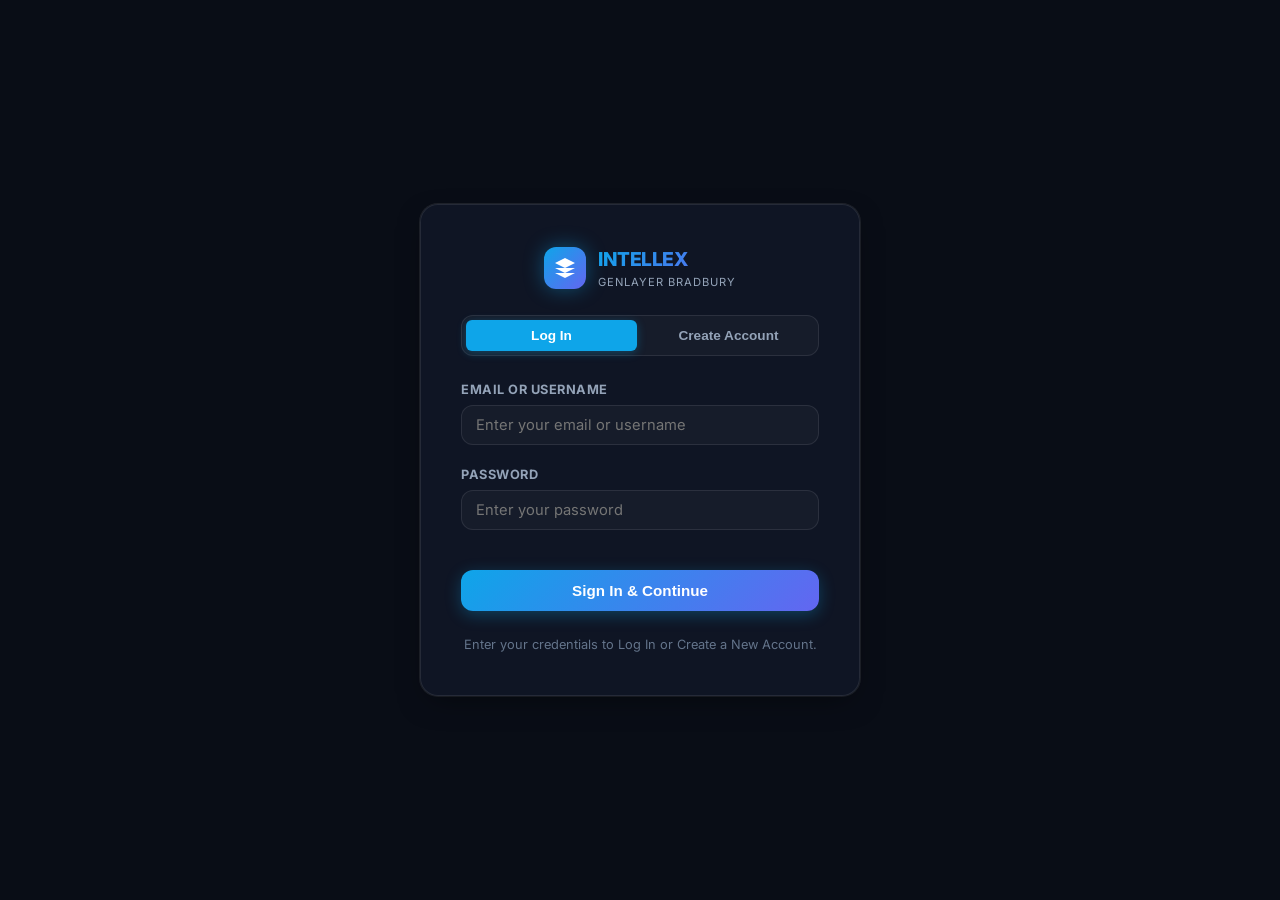
==== index.html @ 81f7e471 "style: modernized Web3 wallet extension detection UI/UX with glassmorphism, brand SVGs, and active p" ====
<!DOCTYPE html>
<html lang="en" data-theme="dark">
<head>
  <meta charset="UTF-8">
  <meta name="viewport" content="width=device-width, initial-scale=1.0">
  <title>GenLayer Intellex Protocol | Autonomous AI Escrow & Truth Oracle</title>
  <meta name="description" content="Decentralized Intelligent Escrow Bounties and Multi-Source Truth Oracle powered by GenLayer GenVM and Optimistic Democracy on GenLayer Bradbury Network.">
  <link rel="preconnect" href="https://fonts.googleapis.com">
  <link rel="preconnect" href="https://fonts.gstatic.com" crossorigin>
  <link href="https://fonts.googleapis.com/css2?family=Inter:wght@400;500;600;700;800&family=JetBrains+Mono:wght@400;600;700&display=swap" rel="stylesheet">
  <link rel="stylesheet" href="css/style.css">
</head>
<body>
  <!-- SCREEN 1: INITIAL LOGIN & SIGN UP PAGE -->
  <div class="app-screen active" id="login-screen">
    <div class="auth-container">
      <div class="auth-card">
        <div class="auth-brand">
          <div class="auth-logo-icon">
            <svg viewBox="0 0 24 24">
              <path d="M12 2L2 7l10 5 10-5-10-5zM2 17l10 5 10-5M2 12l10 5 10-5"/>
            </svg>
          </div>
          <div class="brand-text">
            <h1>INTELLEX</h1>
            <span>GenLayer Bradbury</span>
          </div>
        </div>

        <!-- Auth Navigation Tabs -->
        <div class="auth-tabs">
          <button class="auth-tab-btn active" id="auth-tab-login" onclick="window.switchAuthTab('login')">Log In</button>
          <button class="auth-tab-btn" id="auth-tab-signup" onclick="window.switchAuthTab('signup')">Create Account</button>
        </div>

        <!-- FORM 1: LOG IN TO EXISTING ACCOUNT -->
        <form id="auth-login-form">
          <div class="form-group">
            <label class="form-label">Email or Username</label>
            <input type="text" class="form-control" id="login-identifier" placeholder="Enter your email or username" required>
          </div>

          <div class="form-group">
            <label class="form-label">Password</label>
            <input type="password" class="form-control" id="login-password" placeholder="Enter your password" required>
          </div>

          <button type="submit" class="action-btn" id="login-submit-btn" style="width:100%;margin-top:1.25rem;padding:12px;font-size:0.95rem;">
            Sign In &amp; Continue
          </button>
        </form>

        <!-- FORM 2: CREATE NEW ACCOUNT -->
        <form id="auth-signup-form" style="display:none;">
          <div class="form-group">
            <label class="form-label">Full Name</label>
            <input type="text" class="form-control" id="signup-fullname" placeholder="Enter your full name" required>
          </div>

          <div class="form-group">
            <label class="form-label">Email Address</label>
            <input type="email" class="form-control" id="signup-email" placeholder="name@domain.com" required>
          </div>

          <div class="form-group">
            <label class="form-label">Choose Password</label>
            <input type="password" class="form-control" id="signup-password" placeholder="Create a password" required>
          </div>

          <button type="submit" class="action-btn" id="signup-submit-btn" style="width:100%;margin-top:1.25rem;padding:12px;font-size:0.95rem;">
            Create New Account
          </button>
        </form>

        <div style="margin-top:1.5rem;text-align:center;font-size:0.8rem;color:var(--text-dim);">
          Enter your credentials to Log In or Create a New Account.
        </div>
      </div>
    </div>
  </div>

  <!-- SCREEN 2: INITIAL PERMANENT ROLE SELECTION PAGE -->
  <div class="app-screen" id="role-selection-screen">
    <div class="role-screen-container">
      <div class="role-header">
        <h2>Choose Your Account Role</h2>
        <p style="color:var(--warning);font-weight:600;margin-top:4px;">
          Note: This role will be permanently locked to your account to preserve protocol integrity.
        </p>
      </div>

      <div class="role-grid">
        <!-- Option A: Builder / Contractor -->
        <div class="role-card-option selected" id="role-card-builder" data-role="builder">
          <span class="role-tag-badge">BUILDER / CONTRACTOR</span>
          <h3>Builder Account</h3>
          <p>Browse open community escrow bounties, claim tasks created by clients, submit deliverable PRs, verify work via AI, and receive payment payouts.</p>
        </div>

        <!-- Option B: Client / Buyer -->
        <div class="role-card-option" id="role-card-client" data-role="client">
          <span class="role-tag-badge">CLIENT / BUYER</span>
          <h3>Client Account</h3>
          <p>Deploy escrow bounty vaults, deposit funds into the smart contract to publicize bounties globally, and review AI verification reports.</p>
        </div>

        <!-- Option C: DAO Arbiter -->
        <div class="role-card-option" id="role-card-dao" data-role="dao">
          <span class="role-tag-badge">DAO ARBITER</span>
          <h3>DAO Governance Account</h3>
          <p>Stake GEN tokens in committee validator pools, monitor equivalence consensus, and govern protocol dispute reserves.</p>
        </div>

        <!-- Option D: Oracle Predictor -->
        <div class="role-card-option" id="role-card-predictor" data-role="predictor">
          <span class="role-tag-badge">ORACLE PREDICTOR</span>
          <h3>Truth Oracle Account</h3>
          <p>Stake on real-world factual claims verified by automated multi-source web crawlers and GenLayer consensus.</p>
        </div>
      </div>

      <button class="action-btn" id="confirm-role-btn" style="padding:14px 40px;font-size:1rem;min-width:280px;">
        Lock Role &amp; Launch Dashboard
      </button>
    </div>
  </div>

  <!-- SCREEN 3: MAIN ESCROW PLATFORM DASHBOARD -->
  <div class="app-screen" id="dashboard-screen">
    <!-- Navbar (Optimized for Mobile & Desktop with Modern Web3 Wallet Extension Integration) -->
    <header class="navbar">
      <div class="navbar-header-top">
        <a href="#" class="brand">
          <div class="brand-logo">
            <svg viewBox="0 0 24 24">
              <path d="M12 2L2 7l10 5 10-5-10-5zM2 17l10 5 10-5M2 12l10 5 10-5"/>
            </svg>
          </div>
          <div class="brand-text">
            <h1>INTELLEX</h1>
            <span>GenLayer Bradbury</span>
          </div>
        </a>

        <div class="header-mobile-right">
          <!-- Web3 Wallet Connection Button (Modern Pill Badge) -->
          <button class="action-btn btn-sm" id="connect-wallet-btn" onclick="window.openConnectWalletModal()" style="gap:6px;">
            <span id="wallet-btn-icon">⚡</span>
            <span id="wallet-btn-text">Connect Wallet</span>
          </button>

          <div class="user-profile-badge" id="nav-profile-badge">
            <div>
              <div id="nav-user-name" style="font-size:0.82rem;font-weight:700;line-height:1.2;">User</div>
              <div class="role-pill" id="nav-user-role">CLIENT</div>
            </div>
          </div>

          <button class="secondary-btn btn-sm" id="logout-btn" style="padding:6px 12px;font-size:0.8rem;border-color:var(--border-subtle);">
            Log Out
          </button>
        </div>
      </div>

      <!-- Navigation Tabs -->
      <nav class="nav-links">
        <button class="nav-tab active" data-tab="escrows" id="nav-tab-escrows">
          Intelligent Escrow Bounties
        </button>
        <button class="nav-tab" data-tab="oracle" id="nav-tab-oracle">
          TruthForge Oracle
        </button>
      </nav>

      <!-- Sub Telemetry / Network Bar -->
      <div class="nav-wallet">
        <div class="network-badge">
          <span>GenLayer Bradbury</span>
        </div>

        <button class="theme-toggle-btn" id="theme-toggle" title="Toggle Theme">
          Theme: <span id="theme-text">Dark</span>
        </button>
      </div>
    </header>

    <!-- Main Content Area -->
    <main class="main-content">
      <!-- Role Welcome Header -->
      <section class="role-hero-banner" id="personalized-role-banner">
        <div class="role-hero-left">
          <h3 id="role-welcome-title">Welcome to Intellex Protocol</h3>
          <p id="role-welcome-desc">Operating on GenLayer Bradbury Network with autonomous AI verification.</p>
        </div>
        <div class="role-hero-actions">
          <button class="action-btn" id="role-primary-action-btn">
            + Deploy New Escrow Bounty
          </button>
        </div>
      </section>

      <!-- Network Telemetry -->
      <section class="hero-banner">
        <h2 class="hero-title">Autonomous AI-Governed <span class="highlight">Escrow Bounties</span> &amp; Intelligent Contracts</h2>
        <p class="hero-desc">
          Connect your Web3 Wallet extension (MetaMask, Rabby, Coinbase, Trust, Rainbow, OKX) to deploy AI-governed Intelligent Escrow Vaults on GenLayer Bradbury. Milestone payouts are verified autonomously by LLM reasoning and real-time web scrapers inside GenVM.
        </p>

        <div class="network-stats-row">
          <div class="stat-item">
            <span class="stat-label">Escrow Contract Address</span>
            <div class="stat-value neon" id="stat-deployed-escrow" style="font-size:0.88rem;">
              <a href="https://studio.genlayer.com/contract/0xc40d279E9f8a48AEE0c6383A23Bf3431d0B620Ec" target="_blank" style="color:var(--primary);text-decoration:underline;">0xc40d...20Ec</a>
            </div>
            <button class="secondary-btn btn-sm" onclick="window.copyContractAddress('0xc40d279E9f8a48AEE0c6383A23Bf3431d0B620Ec')" style="margin-top:6px;font-size:0.7rem;padding:2px 8px;">
              Copy Address
            </button>
          </div>
          <div class="stat-item">
            <span class="stat-label">Oracle Contract Address</span>
            <div class="stat-value neon" id="stat-deployed-oracle" style="font-size:0.88rem;">
              <a href="https://studio.genlayer.com/contract/0x503402BF6Ccadf366D269FE397B79c2CFfF011AC" target="_blank" style="color:var(--primary);text-decoration:underline;">0x5034...11AC</a>
            </div>
            <button class="secondary-btn btn-sm" onclick="window.copyContractAddress('0x503402BF6Ccadf366D269FE397B79c2CFfF011AC')" style="margin-top:6px;font-size:0.7rem;padding:2px 8px;">
              Copy Address
            </button>
          </div>
          <div class="stat-item">
            <span class="stat-label">Active Committee Validators</span>
            <div class="stat-value neon" id="stat-validators">5 Nodes</div>
          </div>
          <div class="stat-item">
            <span class="stat-label">Network Environment</span>
            <div class="stat-value" id="stat-network" style="color:var(--primary);font-weight:700;">GenLayer Bradbury</div>
          </div>
        </div>
      </section>

      <!-- TAB 1: INTELLIGENT ESCROW BOUNTIES -->
      <section class="tab-content active" id="escrows-tab">
        <div class="section-header">
          <div class="section-title" id="escrow-section-title">
            Intelligent Escrow Bounties &amp; Tasks
          </div>
          <button class="action-btn" id="open-create-escrow-btn">
            + Deploy New Escrow Bounty
          </button>
        </div>

        <div class="search-filter-section">
          <div class="search-box-wrapper">
            <input type="text" class="search-input" id="escrow-search-input" placeholder="Search bounties by title, category, requirements, or wallet address...">
          </div>

          <div class="filter-chips">
            <button class="filter-chip active" data-filter="all">All Bounties (<span id="count-all">0</span>)</button>
            <button class="filter-chip" data-filter="open">Open Bounties (<span id="count-open">0</span>)</button>
            <button class="filter-chip" data-filter="my-jobs">My Bounties (<span id="count-my">0</span>)</button>
            <button class="filter-chip" data-filter="completed">Verified (<span id="count-completed">0</span>)</button>
          </div>
        </div>

        <div class="cards-grid" id="escrows-list">
          <!-- Dynamic Cards -->
        </div>
      </section>

      <!-- TAB 2: TRUTHFORGE ORACLE -->
      <section class="tab-content" id="oracle-tab">
        <div class="section-header">
          <div class="section-title">
            TruthForge Autonomous Prediction Markets
          </div>
          <button class="action-btn" id="open-create-market-btn">
            + Create Truth Market
          </button>
        </div>

        <div class="cards-grid" id="markets-list">
          <!-- Dynamic Markets -->
        </div>
      </section>
    </main>

    <!-- TOAST CONTAINER -->
    <div class="toast-container" id="toast-container"></div>

    <!-- MODAL 0: MODERNIZED WEB3 WALLET EXTENSION DETECTION -->
    <div class="modal-overlay" id="connect-wallet-modal">
      <div class="modal-card wallet-modal-card">
        <div class="modal-header">
          <div>
            <h3 class="modal-title" style="display:flex;align-items:center;gap:8px;">
              <span>Connect Web3 Wallet</span>
              <span style="font-size:0.72rem;padding:3px 8px;border-radius:12px;background:rgba(var(--primary-rgb),0.15);color:var(--primary);font-weight:700;">EIP-1193</span>
            </h3>
            <p style="font-size:0.8rem;color:var(--text-muted);margin-top:2px;margin-bottom:0;">
              Detected wallet extensions in your browser
            </p>
          </div>
          <button class="close-btn" onclick="window.closeModals()">&times;</button>
        </div>

        <!-- Dynamic List of Detected Browser Wallets -->
        <div class="wallet-grid-list" id="detected-wallets-list">
          <!-- Rendered dynamically by detectAvailableWallets() -->
        </div>

        <div style="padding:12px 14px;background:rgba(var(--primary-rgb),0.06);border:1px solid rgba(var(--primary-rgb),0.2);border-radius:var(--radius-md);font-size:0.78rem;color:var(--text-muted);display:flex;align-items:center;justify-content:space-between;">
          <span>Network: <strong>GenLayer Bradbury</strong></span>
          <span style="color:var(--success);font-weight:700;display:flex;align-items:center;gap:4px;">
            <span class="pulse-dot"></span> Active
          </span>
        </div>
      </div>
    </div>

    <!-- MODAL 1: CREATE ESCROW BOUNTY -->
    <div class="modal-overlay" id="create-escrow-modal">
      <div class="modal-card">
        <div class="modal-header">
          <h3 class="modal-title">Deploy Escrow Bounty Vault</h3>
          <button class="close-btn" onclick="window.closeModals()">&times;</button>
        </div>

        <form id="create-escrow-form">
          <div class="form-group">
            <label class="form-label">Bounty Task Title</label>
            <input type="text" class="form-control" id="escrow-title" placeholder="e.g. Smart Contract Security Audit" required>
          </div>
          <div class="form-group">
            <label class="form-label">Category</label>
            <select class="form-control" id="escrow-category">
              <option value="Smart Contract Security">Smart Contract Security</option>
              <option value="SDK & Developer Tooling" selected>SDK & Developer Tooling</option>
              <option value="Design & UI/UX">Design & UI/UX</option>
              <option value="AI Agents & GenVM">AI Agents & GenVM</option>
            </select>
          </div>
          <div class="form-group">
            <label class="form-label">Bounty Description</label>
            <textarea class="form-control" id="escrow-desc" placeholder="Summary of required deliverable and objectives..." required></textarea>
          </div>

          <div style="display:grid;grid-template-columns:1fr 1fr;gap:12px;">
            <div class="form-group">
              <label class="form-label">Assignment</label>
              <select class="form-control" id="escrow-assignment-mode">
                <option value="open">Open Community Task (Anyone can claim)</option>
                <option value="assigned">Specific Contractor Wallet</option>
              </select>
            </div>
            <div class="form-group" id="contractor-input-wrapper" style="display:none;">
              <label class="form-label">Contractor Wallet Address</label>
              <input type="text" class="form-control" id="escrow-contractor" placeholder="0x...">
            </div>
            <div class="form-group">
              <label class="form-label">Escrow Deposit Amount (GEN)</label>
              <input type="number" class="form-control" id="escrow-amount" placeholder="e.g. 500" min="10" required>
            </div>
          </div>

          <div class="form-group">
            <label class="form-label">Task Requirements</label>
            <input type="text" class="form-control" id="escrow-requirements" placeholder="Requirements summary..." required>
          </div>
          <div class="form-group">
            <label class="form-label">AI Acceptance Criteria</label>
            <textarea class="form-control" id="escrow-criteria" rows="3" placeholder="Acceptance criteria for AI verification..." required></textarea>
          </div>

          <div style="padding:12px;background:rgba(var(--primary-rgb),0.08);border:1px solid rgba(var(--primary-rgb),0.25);border-radius:var(--radius-md);margin-bottom:1rem;font-size:0.82rem;color:var(--text-main);">
            <strong>Wallet Extension Integration:</strong> Deploying this bounty will use your connected Web3 extension wallet to lock funds into the smart contract address on GenLayer Bradbury.
          </div>

          <button type="submit" class="action-btn" id="create-escrow-submit-btn" style="width:100%;margin-top:0.5rem;">
            Deploy &amp; Publicize Escrow Bounty
          </button>
        </form>
      </div>
    </div>

    <!-- MODAL 1.5: DEPOSIT PAYMENT REQUIRED TO PUBLICIZE ESCROW BOUNTY -->
    <div class="modal-overlay" id="deposit-payment-modal">
      <div class="modal-card">
        <div class="modal-header">
          <h3 class="modal-title">Confirm Wallet Extension Deposit</h3>
          <button class="close-btn" onclick="window.closeModals()">&times;</button>
        </div>

        <div style="padding:14px;background:rgba(16, 185, 129, 0.1);border:1px solid rgba(16, 185, 129, 0.3);border-radius:var(--radius-md);margin-bottom:1.25rem;">
          <div style="font-size:0.95rem;font-weight:700;color:var(--success);margin-bottom:4px;">
            Web3 Wallet Extension Confirmation
          </div>
          <div style="font-size:0.85rem;color:var(--text-main);">
            To publicize <strong id="deposit-task-title" style="color:var(--primary);">Bounty Task</strong> to Builders worldwide, confirm sending <strong id="deposit-task-amount" style="color:var(--success);">500 GEN</strong> from your connected Web3 wallet to the Intelligent Escrow Contract address.
          </div>
        </div>

        <!-- Copy Escrow Contract Address Box -->
        <div style="background:var(--bg-glass);border:1px solid var(--border-subtle);border-radius:var(--radius-md);padding:12px;margin-bottom:1.25rem;">
          <div style="font-size:0.75rem;color:var(--text-muted);margin-bottom:4px;">GenLayer Intelligent Escrow Contract Address (GenLayer Bradbury)</div>
          <div style="font-family:var(--font-mono);font-size:0.88rem;color:var(--primary);font-weight:700;word-break:break-all;margin-bottom:8px;">0xc40d279E9f8a48AEE0c6383A23Bf3431d0B620Ec</div>
          <button type="button" class="secondary-btn btn-sm" onclick="window.copyContractAddress('0xc40d279E9f8a48AEE0c6383A23Bf3431d0B620Ec')" style="font-size:0.78rem;">
            Copy Contract Address
          </button>
        </div>

        <div style="display:flex;flex-direction:column;gap:10px;">
          <button type="button" class="action-btn" id="confirm-deposit-sent-btn" style="width:100%;padding:14px;font-size:0.95rem;">
            Confirm &amp; Publicize via Wallet Extension
          </button>
          <button type="button" class="secondary-btn" onclick="window.closeModals()" style="width:100%;">
            Cancel
          </button>
        </div>
      </div>
    </div>

    <!-- MODAL 2: SUBMIT DELIVERABLE -->
    <div class="modal-overlay" id="submit-deliverable-modal">
      <div class="modal-card">
        <div class="modal-header">
          <h3 class="modal-title">Submit Deliverable for AI Verification</h3>
          <button class="close-btn" onclick="window.closeModals()">&times;</button>
        </div>
        <form id="submit-deliverable-form">
          <div class="form-group">
            <label class="form-label">Deliverable URL (GitHub / Figma / Docs)</label>
            <input type="url" class="form-control" id="deliv-url" placeholder="https://github.com/myorg/project-repo" required>
          </div>
          <div class="form-group">
            <label class="form-label">Contractor Submission Notes</label>
            <textarea class="form-control" id="deliv-notes" rows="4" placeholder="Detail how requirements were fulfilled..." required></textarea>
          </div>
          <button type="submit" class="action-btn" id="submit-deliv-btn" style="width:100%;margin-top:1rem;">
            Submit to Intelligent Contract
          </button>
        </form>
      </div>
    </div>

    <!-- MODAL 3: DEVELOPER PAYOUT DESTINATION ADDRESS PROMPT -->
    <div class="modal-overlay" id="payout-address-modal">
      <div class="modal-card">
        <div class="modal-header">
          <h3 class="modal-title">Enter Payout Destination Address</h3>
          <button class="close-btn" onclick="window.closeModals()">&times;</button>
        </div>
        <div style="padding:12px;background:rgba(16, 185, 129, 0.1);border:1px solid rgba(16, 185, 129, 0.3);border-radius:var(--radius-md);margin-bottom:1.25rem;">
          <div style="font-size:0.95rem;font-weight:700;color:var(--success);margin-bottom:4px;">
            Task Verification Passed!
          </div>
          <div style="font-size:0.85rem;color:var(--text-main);">
            GenVM Committee verified your deliverable (Score: <span id="payout-score-tag">92</span>/100). The escrow vault is ready to disburse <strong id="payout-amount-tag" style="color:var(--primary);">500 GEN</strong> on GenLayer Bradbury.
          </div>
        </div>

        <form id="payout-address-form">
          <div class="form-group">
            <label class="form-label">Payout Destination Address</label>
            <input type="text" class="form-control" id="payout-destination-address" placeholder="Enter your payout address (e.g. 0x...)" required>
          </div>

          <button type="submit" class="action-btn" id="confirm-payout-btn" style="width:100%;margin-top:1rem;">
            Disburse Payment to Address
          </button>
        </form>
      </div>
    </div>

    <!-- MODAL 4: GENVM AI ARBITRATION VISUALIZER WITH SPINNER -->
    <div class="modal-overlay" id="ai-arbitration-modal">
      <div class="modal-card">
        <div class="modal-header">
          <h3 class="modal-title">GenVM AI Arbitration in Progress</h3>
          <button class="close-btn" onclick="window.closeModals()">&times;</button>
        </div>
        <div style="display:flex;align-items:center;gap:12px;margin-bottom:1rem;">
          <div class="spinner"></div>
          <p style="font-size:0.88rem;color:var(--text-muted);margin:0;">
            Executing decentralized non-deterministic verification across GenLayer Bradbury committee validators.
          </p>
        </div>

        <div class="genvm-execution-flow">
          <div class="step-row" id="step-1">
            <div class="step-icon">1</div>
            <div class="step-info">
              <h4>Committee Selection</h4>
              <p>5 Staked Validator Nodes appointed for consensus round</p>
            </div>
          </div>
          <div class="step-row" id="step-2">
            <div class="step-icon">2</div>
            <div class="step-info">
              <h4>Non-Deterministic Web Ingestion</h4>
              <p>Executing gl.nondet.web.render() on submitted deliverable snapshot</p>
            </div>
          </div>
          <div class="step-row" id="step-3">
            <div class="step-icon">3</div>
            <div class="step-info">
              <h4>LLM Reasoning &amp; Rubric Scoring</h4>
              <p>Executing gl.nondet.exec_prompt() against milestone acceptance criteria</p>
            </div>
          </div>
          <div class="step-row" id="step-4">
            <div class="step-icon">4</div>
            <div class="step-info">
              <h4>Equivalence Principle Consensus</h4>
              <p>Aggregating BLS validator signatures &amp; verifying non-comparative consensus</p>
            </div>
          </div>
          <div class="step-row" id="step-5">
            <div class="step-icon">5</div>
            <div class="step-info">
              <h4>Autonomous Verification Finalized</h4>
              <p>Prompting developer for payout destination address</p>
            </div>
          </div>
        </div>

        <div id="arbitration-status-text" style="font-family:var(--font-mono);font-size:0.82rem;color:var(--primary);text-align:center;padding:10px;background:rgba(var(--primary-rgb), 0.08);border-radius:var(--radius-sm);border:1px solid rgba(var(--primary-rgb), 0.2);">
          Initializing GenVM Execution Environment...
        </div>
      </div>
    </div>

    <!-- MODAL 5: RESOLUTION REPORT -->
    <div class="modal-overlay" id="resolution-details-modal">
      <div class="modal-card">
        <div class="modal-header">
          <h3 class="modal-title">GenLayer AI Verification Report</h3>
          <button class="close-btn" onclick="window.closeModals()">&times;</button>
        </div>
        <div id="report-modal-body">
          <!-- Populated by JS -->
        </div>
      </div>
    </div>

    <!-- MODAL 6: STAKE ON MARKET -->
    <div class="modal-overlay" id="stake-modal">
      <div class="modal-card">
        <div class="modal-header">
          <h3 class="modal-title">Stake on Outcome</h3>
          <button class="close-btn" onclick="window.closeModals()">&times;</button>
        </div>
        <form id="stake-form">
          <div style="font-size:1.1rem;margin-bottom:1rem;">
            Staking on: <span id="stake-side-indicator" style="font-weight:700;">YES</span>
          </div>
          <div class="form-group">
            <label class="form-label">Stake Amount (GEN)</label>
            <input type="number" class="form-control" id="stake-amount" value="50" min="1" required>
          </div>
          <button type="submit" class="action-btn" id="stake-submit-btn" style="width:100%;margin-top:1rem;">
            Confirm Stake
          </button>
        </form>
      </div>
    </div>

    <!-- MODAL 7: CREATE MARKET -->
    <div class="modal-overlay" id="create-market-modal">
      <div class="modal-card">
        <div class="modal-header">
          <h3 class="modal-title">Create TruthForge Oracle Market</h3>
          <button class="close-btn" onclick="window.closeModals()">&times;</button>
        </div>
        <form id="create-market-form">
          <div class="form-group">
            <label class="form-label">Market Question / Claim</label>
            <input type="text" class="form-control" id="market-question" placeholder="e.g. Did Ethereum gas drop below 5 gwei on August 15, 2026?" required>
          </div>
          <div class="form-group">
            <label class="form-label">Category</label>
            <input type="text" class="form-control" id="market-category" value="Crypto & Web3" required>
          </div>
          <div class="form-group">
            <label class="form-label">Resolution Criteria</label>
            <textarea class="form-control" id="market-criteria" rows="2" placeholder="Exact conditions under which outcome is YES vs NO..." required></textarea>
          </div>
          <div class="form-group">
            <label class="form-label">Verified Resolution Sources (URLs, 1 per line)</label>
            <textarea class="form-control" id="market-sources" rows="3" placeholder="https://..." required></textarea>
          </div>
          <button type="submit" class="action-btn" style="width:100%;margin-top:1rem;">
            Deploy Truth Market
          </button>
        </form>
      </div>
    </div>
  </div>

  <script src="js/contracts_code.js"></script>
  <script src="js/api.js"></script>
  <script src="js/app.js"></script>
</body>
</html>
---- css/style.css ----
:root {
  /* Dark Theme (Default) */
  --bg-primary: #090d16;
  --bg-secondary: #111827;
  --bg-card: rgba(17, 24, 39, 0.85);
  --bg-card-hover: rgba(31, 41, 55, 0.95);
  --bg-glass: rgba(255, 255, 255, 0.03);
  --border-subtle: rgba(255, 255, 255, 0.09);
  --border-glow: rgba(14, 165, 233, 0.4);
  --primary: #0ea5e9;
  --primary-hover: #0284c7;
  --primary-rgb: 14, 165, 233;
  --primary-gradient: linear-gradient(135deg, #0ea5e9 0%, #6366f1 100%);
  --accent-purple: #6366f1;
  --success: #10b981;
  --success-glow: rgba(16, 185, 129, 0.25);
  --warning: #f59e0b;
  --danger: #ef4444;
  --text-main: #f8fafc;
  --text-muted: #94a3b8;
  --text-dim: #64748b;
  --font-main: 'Inter', -apple-system, BlinkMacSystemFont, 'Segoe UI', Roboto, sans-serif;
  --font-mono: 'JetBrains Mono', monospace;
  --radius-sm: 6px;
  --radius-md: 12px;
  --radius-lg: 18px;
  --shadow-card: 0 10px 30px -10px rgba(0, 0, 0, 0.5), 0 0 0 1px var(--border-subtle);
  --shadow-glow: 0 0 25px rgba(14, 165, 233, 0.25);
  --nav-bg: rgba(17, 24, 39, 0.9);
  --hero-bg: linear-gradient(180deg, rgba(30, 41, 59, 0.7) 0%, rgba(15, 23, 42, 0.5) 100%);
  --code-bg: #030712;
  --code-header: #111827;
  --transition: all 0.25s cubic-bezier(0.16, 1, 0.3, 1);
}

[data-theme="light"] {
  --bg-primary: #f8fafc;
  --bg-secondary: #ffffff;
  --bg-card: rgba(255, 255, 255, 0.9);
  --bg-card-hover: rgba(255, 255, 255, 0.98);
  --bg-glass: rgba(0, 0, 0, 0.02);
  --border-subtle: rgba(0, 0, 0, 0.09);
  --border-glow: rgba(2, 132, 199, 0.35);
  --primary: #0284c7;
  --primary-hover: #0369a1;
  --primary-rgb: 2, 132, 199;
  --primary-gradient: linear-gradient(135deg, #0284c7 0%, #4f46e5 100%);
  --accent-purple: #4f46e5;
  --success: #059669;
  --success-glow: rgba(5, 150, 105, 0.2);
  --warning: #d97706;
  --danger: #dc2626;
  --text-main: #0f172a;
  --text-muted: #475569;
  --text-dim: #94a3b8;
  --shadow-card: 0 10px 25px -5px rgba(0, 0, 0, 0.06), 0 0 0 1px var(--border-subtle);
  --shadow-glow: 0 0 20px rgba(2, 132, 199, 0.15);
  --nav-bg: rgba(255, 255, 255, 0.92);
  --hero-bg: linear-gradient(180deg, rgba(255, 255, 255, 0.95) 0%, rgba(241, 245, 249, 0.85) 100%);
  --code-bg: #0f172a;
  --code-header: #1e293b;
}

* {
  box-sizing: border-box;
  margin: 0;
  padding: 0;
  transition: background-color 0.2s ease, border-color 0.2s ease, color 0.15s ease;
}

body {
  font-family: var(--font-main);
  background-color: var(--bg-primary);
  color: var(--text-main);
  line-height: 1.5;
  min-height: 100vh;
  position: relative;
  overflow-x: hidden;
}

/* Scrollbar */
::-webkit-scrollbar {
  width: 8px;
  height: 8px;
}
::-webkit-scrollbar-track {
  background: var(--bg-secondary);
}
::-webkit-scrollbar-thumb {
  background: rgba(var(--primary-rgb), 0.3);
  border-radius: 4px;
}
::-webkit-scrollbar-thumb:hover {
  background: var(--primary);
}

/* Screen Management */
.app-screen {
  display: none;
  min-height: 100vh;
  width: 100%;
}

.app-screen.active {
  display: flex;
  flex-direction: column;
  animation: screenFadeIn 0.35s cubic-bezier(0.16, 1, 0.3, 1);
}

@keyframes screenFadeIn {
  from { opacity: 0; transform: translateY(8px); }
  to { opacity: 1; transform: translateY(0); }
}

/* Global Loading Spinner Components */
.spinner {
  width: 24px;
  height: 24px;
  border: 3px solid rgba(var(--primary-rgb), 0.2);
  border-top-color: var(--primary);
  border-radius: 50%;
  animation: spin 0.8s linear infinite;
  display: inline-block;
}

.spinner-lg {
  width: 44px;
  height: 44px;
  border-width: 4px;
}

.spinner-sm {
  width: 16px;
  height: 16px;
  border-width: 2px;
}

@keyframes spin {
  to { transform: rotate(360deg); }
}

.btn-loading {
  position: relative;
  pointer-events: none;
  color: transparent !important;
}

.btn-loading::after {
  content: '';
  position: absolute;
  top: 50%;
  left: 50%;
  width: 18px;
  height: 18px;
  margin-top: -9px;
  margin-left: -9px;
  border: 2px solid rgba(255, 255, 255, 0.3);
  border-top-color: #ffffff;
  border-radius: 50%;
  animation: spin 0.7s linear infinite;
}

/* SCREEN 1: LOGIN & AUTH */
.auth-container {
  display: flex;
  align-items: center;
  justify-content: center;
  flex: 1;
  padding: 2rem 1rem;
}

.auth-card {
  background: var(--bg-card);
  backdrop-filter: blur(16px);
  border: 1px solid var(--border-subtle);
  border-radius: var(--radius-lg);
  padding: 2.5rem;
  width: 100%;
  max-width: 440px;
  box-shadow: var(--shadow-card);
  position: relative;
}

.auth-brand {
  display: flex;
  align-items: center;
  gap: 12px;
  justify-content: center;
  margin-bottom: 1.5rem;
}

.auth-logo-icon {
  width: 42px;
  height: 42px;
  background: var(--primary-gradient);
  border-radius: var(--radius-md);
  display: flex;
  align-items: center;
  justify-content: center;
  box-shadow: 0 0 20px rgba(var(--primary-rgb), 0.4);
}

.auth-logo-icon svg {
  width: 24px;
  height: 24px;
  fill: #ffffff;
}

.auth-title {
  font-size: 1.6rem;
  font-weight: 800;
  text-align: center;
  margin-bottom: 0.35rem;
}

.auth-subtitle {
  font-size: 0.88rem;
  color: var(--text-muted);
  text-align: center;
  margin-bottom: 1.5rem;
}

/* Auth Tabs (Log In vs Create Account) */
.auth-tabs {
  display: grid;
  grid-template-columns: 1fr 1fr;
  gap: 6px;
  background: var(--bg-glass);
  padding: 4px;
  border-radius: var(--radius-md);
  border: 1px solid var(--border-subtle);
  margin-bottom: 1.5rem;
}

.auth-tab-btn {
  padding: 8px;
  border: none;
  background: transparent;
  color: var(--text-muted);
  font-size: 0.85rem;
  font-weight: 600;
  border-radius: var(--radius-sm);
  cursor: pointer;
  transition: var(--transition);
}

.auth-tab-btn.active {
  background: var(--primary);
  color: #ffffff;
  font-weight: 700;
  box-shadow: 0 2px 10px rgba(var(--primary-rgb), 0.3);
}

/* SCREEN 2: ROLE SELECTION */
.role-screen-container {
  display: flex;
  flex-direction: column;
  align-items: center;
  justify-content: center;
  flex: 1;
  padding: 3rem 1.5rem;
  max-width: 860px;
  margin: 0 auto;
  width: 100%;
}

.role-header {
  text-align: center;
  margin-bottom: 2.5rem;
}

.role-header h2 {
  font-size: 2rem;
  font-weight: 800;
  margin-bottom: 0.5rem;
}

.role-header p {
  color: var(--text-muted);
  font-size: 1.02rem;
}

.role-grid {
  display: grid;
  grid-template-columns: repeat(2, 1fr);
  gap: 1.5rem;
  width: 100%;
  margin-bottom: 2rem;
}

@media (max-width: 640px) {
  .role-grid {
    grid-template-columns: 1fr;
  }
}

.role-card-option {
  background: var(--bg-card);
  border: 2px solid var(--border-subtle);
  border-radius: var(--radius-lg);
  padding: 2rem 1.5rem;
  cursor: pointer;
  transition: var(--transition);
  display: flex;
  flex-direction: column;
  align-items: flex-start;
  position: relative;
  overflow: hidden;
}

.role-card-option:hover {
  border-color: var(--primary);
  transform: translateY(-4px);
  box-shadow: var(--shadow-card), var(--shadow-glow);
  background: var(--bg-card-hover);
}

.role-card-option.selected {
  border-color: var(--primary);
  background: rgba(var(--primary-rgb), 0.1);
  box-shadow: 0 0 25px rgba(var(--primary-rgb), 0.25);
}

.role-tag-badge {
  font-size: 0.72rem;
  font-weight: 700;
  text-transform: uppercase;
  letter-spacing: 0.5px;
  padding: 3px 8px;
  border-radius: 4px;
  background: rgba(var(--primary-rgb), 0.15);
  color: var(--primary);
  margin-bottom: 1rem;
}

.role-card-option h3 {
  font-size: 1.25rem;
  font-weight: 700;
  margin-bottom: 0.5rem;
}

.role-card-option p {
  font-size: 0.88rem;
  color: var(--text-muted);
  line-height: 1.45;
}

/* Navigation Bar */
.navbar {
  display: flex;
  align-items: center;
  justify-content: space-between;
  padding: 0.85rem 2rem;
  background: var(--nav-bg);
  backdrop-filter: blur(16px);
  -webkit-backdrop-filter: blur(16px);
  border-bottom: 1px solid var(--border-subtle);
  position: sticky;
  top: 0;
  z-index: 100;
  gap: 1.25rem;
}

.navbar-header-top {
  display: flex;
  align-items: center;
  gap: 1rem;
}

.header-mobile-right {
  display: flex;
  align-items: center;
  gap: 10px;
}

.brand {
  display: flex;
  align-items: center;
  gap: 12px;
  text-decoration: none;
}

.brand-logo {
  width: 38px;
  height: 38px;
  background: var(--primary-gradient);
  border-radius: var(--radius-sm);
  display: flex;
  align-items: center;
  justify-content: center;
  box-shadow: 0 0 15px rgba(var(--primary-rgb), 0.35);
}

.brand-logo svg {
  width: 20px;
  height: 20px;
  fill: #fff;
}

.brand-text h1 {
  font-size: 1.2rem;
  font-weight: 800;
  letter-spacing: -0.5px;
  background: var(--primary-gradient);
  -webkit-background-clip: text;
  -webkit-text-fill-color: transparent;
}

.brand-text span {
  font-size: 0.7rem;
  color: var(--text-muted);
  text-transform: uppercase;
  letter-spacing: 1px;
  display: block;
}

.nav-links {
  display: flex;
  gap: 6px;
  background: var(--bg-glass);
  padding: 4px;
  border-radius: var(--radius-md);
  border: 1px solid var(--border-subtle);
}

.nav-tab {
  padding: 8px 16px;
  border: none;
  background: transparent;
  color: var(--text-muted);
  font-size: 0.88rem;
  font-weight: 600;
  border-radius: var(--radius-sm);
  cursor: pointer;
  transition: var(--transition);
  display: flex;
  align-items: center;
  gap: 8px;
}

.nav-tab:hover {
  color: var(--text-main);
  background: rgba(var(--primary-rgb), 0.08);
}

.nav-tab.active {
  background: var(--primary-gradient);
  color: #fff;
  box-shadow: 0 2px 12px rgba(var(--primary-rgb), 0.3);
}

.nav-wallet {
  display: flex;
  align-items: center;
  gap: 12px;
}

.user-profile-badge {
  display: flex;
  align-items: center;
  gap: 10px;
  background: var(--bg-card);
  border: 1px solid var(--border-subtle);
  border-radius: var(--radius-md);
  padding: 6px 12px;
  cursor: pointer;
  transition: var(--transition);
}

.user-profile-badge:hover {
  border-color: var(--primary);
  box-shadow: var(--shadow-glow);
}

.role-pill {
  font-size: 0.72rem;
  font-weight: 700;
  padding: 2px 8px;
  border-radius: 10px;
  background: rgba(var(--primary-rgb), 0.15);
  color: var(--primary);
  text-transform: uppercase;
}

.theme-toggle-btn {
  padding: 8px 12px;
  border-radius: var(--radius-md);
  border: 1px solid var(--border-subtle);
  background: var(--bg-card);
  color: var(--text-main);
  font-size: 0.82rem;
  font-weight: 600;
  cursor: pointer;
  transition: var(--transition);
}

.theme-toggle-btn:hover {
  border-color: var(--primary);
  box-shadow: var(--shadow-glow);
}

/* Main Dashboard */
.main-content {
  flex: 1;
  max-width: 1300px;
  margin: 0 auto;
  padding: 2rem;
  width: 100%;
}

.role-hero-banner {
  background: var(--hero-bg);
  border: 1px solid var(--border-glow);
  border-radius: var(--radius-lg);
  padding: 1.5rem 2rem;
  margin-bottom: 2rem;
  display: flex;
  align-items: center;
  justify-content: space-between;
  flex-wrap: wrap;
  gap: 1.25rem;
  box-shadow: var(--shadow-card);
}

.role-hero-left h3 {
  font-size: 1.35rem;
  font-weight: 800;
  margin-bottom: 4px;
}

.role-hero-left p {
  font-size: 0.9rem;
  color: var(--text-muted);
}

.search-filter-section {
  display: flex;
  gap: 12px;
  margin-bottom: 1.5rem;
  flex-wrap: wrap;
  align-items: center;
  justify-content: space-between;
}

.search-box-wrapper {
  flex: 1;
  min-width: 280px;
}

.search-input {
  width: 100%;
  padding: 10px 16px;
  background: var(--bg-card);
  border: 1px solid var(--border-subtle);
  border-radius: var(--radius-md);
  color: var(--text-main);
  font-family: var(--font-main);
  font-size: 0.9rem;
  outline: none;
  transition: var(--transition);
}

.search-input:focus {
  border-color: var(--primary);
  box-shadow: 0 0 15px rgba(var(--primary-rgb), 0.25);
}

.filter-chips {
  display: flex;
  gap: 8px;
  flex-wrap: wrap;
}

.filter-chip {
  padding: 7px 14px;
  border-radius: 20px;
  border: 1px solid var(--border-subtle);
  background: var(--bg-glass);
  color: var(--text-muted);
  font-size: 0.82rem;
  font-weight: 600;
  cursor: pointer;
  transition: var(--transition);
}

.filter-chip.active {
  background: var(--primary);
  color: #fff;
  font-weight: 700;
  border-color: var(--primary);
}

/* Cards Grid */
.cards-grid {
  display: grid;
  grid-template-columns: repeat(auto-fill, minmax(400px, 1fr));
  gap: 1.5rem;
}

.escrow-card {
  background: var(--bg-card);
  backdrop-filter: blur(14px);
  border: 1px solid var(--border-subtle);
  border-radius: var(--radius-lg);
  padding: 1.5rem;
  box-shadow: var(--shadow-card);
  transition: var(--transition);
  display: flex;
  flex-direction: column;
  justify-content: space-between;
}

.escrow-card:hover {
  border-color: var(--border-glow);
  transform: translateY(-4px);
  background: var(--bg-card-hover);
  box-shadow: var(--shadow-card), var(--shadow-glow);
}

.card-header {
  display: flex;
  justify-content: space-between;
  align-items: flex-start;
  margin-bottom: 1rem;
}

.escrow-id-badge {
  font-family: var(--font-mono);
  font-size: 0.75rem;
  padding: 4px 8px;
  background: var(--bg-glass);
  border: 1px solid var(--border-subtle);
  border-radius: var(--radius-sm);
  color: var(--text-muted);
}

.card-title {
  font-size: 1.2rem;
  font-weight: 700;
  margin-bottom: 0.5rem;
  color: var(--text-main);
}

.card-desc {
  font-size: 0.88rem;
  color: var(--text-muted);
  margin-bottom: 1.25rem;
  line-height: 1.45;
}

.meta-grid {
  display: grid;
  grid-template-columns: 1fr 1fr;
  gap: 0.75rem;
  padding: 0.75rem;
  background: var(--bg-glass);
  border-radius: var(--radius-md);
  margin-bottom: 1.25rem;
  border: 1px solid var(--border-subtle);
}

.meta-box {
  display: flex;
  flex-direction: column;
}

.meta-label {
  font-size: 0.7rem;
  color: var(--text-dim);
  text-transform: uppercase;
}

.meta-val {
  font-size: 0.85rem;
  font-family: var(--font-mono);
  color: var(--text-main);
  overflow: hidden;
  text-overflow: ellipsis;
  white-space: nowrap;
}

.status-badge {
  font-size: 0.72rem;
  font-weight: 700;
  padding: 3px 8px;
  border-radius: 12px;
  text-transform: uppercase;
  letter-spacing: 0.5px;
}

.status-badge.open_for_claim {
  background: rgba(var(--primary-rgb), 0.18);
  color: var(--primary);
  border: 1px solid var(--primary);
}

.status-badge.active {
  background: rgba(245, 158, 11, 0.15);
  color: var(--warning);
  border: 1px solid rgba(245, 158, 11, 0.3);
}

.status-badge.verified_awaiting_payout_address {
  background: rgba(99, 102, 241, 0.2);
  color: var(--accent-purple);
  border: 1px solid var(--accent-purple);
}

.status-badge.approved, .status-badge.accepted {
  background: rgba(16, 185, 129, 0.15);
  color: var(--success);
  border: 1px solid rgba(16, 185, 129, 0.3);
}

.status-badge.rejected {
  background: rgba(239, 68, 68, 0.15);
  color: var(--danger);
  border: 1px solid rgba(239, 68, 68, 0.3);
}

/* Modals */
.modal-overlay {
  position: fixed;
  top: 0;
  left: 0;
  width: 100vw;
  height: 100vh;
  background: rgba(0, 0, 0, 0.8);
  backdrop-filter: blur(10px);
  display: flex;
  align-items: center;
  justify-content: center;
  z-index: 1000;
  opacity: 0;
  pointer-events: none;
  transition: opacity 0.25s cubic-bezier(0.16, 1, 0.3, 1);
}

.modal-overlay.active {
  opacity: 1;
  pointer-events: auto;
}

.modal-card {
  background: var(--bg-secondary);
  border: 1px solid var(--border-glow);
  border-radius: var(--radius-lg);
  padding: 2rem;
  max-width: 650px;
  width: 90%;
  max-height: 90vh;
  overflow-y: auto;
  box-shadow: 0 25px 60px rgba(0, 0, 0, 0.5), var(--shadow-glow);
  transform: translateY(20px);
  transition: transform 0.25s cubic-bezier(0.16, 1, 0.3, 1);
}

.modal-overlay.active .modal-card {
  transform: translateY(0);
}

.modal-header {
  display: flex;
  justify-content: space-between;
  align-items: center;
  margin-bottom: 1.5rem;
  padding-bottom: 0.75rem;
  border-bottom: 1px solid var(--border-subtle);
}

.modal-title {
  font-size: 1.35rem;
  font-weight: 800;
  background: var(--primary-gradient);
  -webkit-background-clip: text;
  -webkit-text-fill-color: transparent;
}

.close-btn {
  background: transparent;
  border: none;
  color: var(--text-muted);
  font-size: 1.5rem;
  cursor: pointer;
  line-height: 1;
}

.close-btn:hover {
  color: var(--primary);
}

.form-group {
  margin-bottom: 1.25rem;
}

.form-label {
  display: block;
  font-size: 0.8rem;
  font-weight: 700;
  color: var(--text-muted);
  margin-bottom: 6px;
  text-transform: uppercase;
  letter-spacing: 0.5px;
}

.form-control {
  width: 100%;
  padding: 10px 14px;
  background: var(--bg-glass);
  border: 1px solid var(--border-subtle);
  border-radius: var(--radius-md);
  color: var(--text-main);
  font-family: var(--font-main);
  font-size: 0.92rem;
  outline: none;
  transition: var(--transition);
}

.form-control:focus {
  border-color: var(--primary);
  box-shadow: 0 0 14px rgba(var(--primary-rgb), 0.25);
  background: var(--bg-secondary);
}

textarea.form-control {
  resize: vertical;
  min-height: 80px;
}

.action-btn {
  background: var(--primary-gradient);
  color: #fff;
  border: none;
  padding: 10px 20px;
  border-radius: var(--radius-md);
  font-weight: 700;
  font-size: 0.9rem;
  cursor: pointer;
  transition: var(--transition);
  display: inline-flex;
  align-items: center;
  justify-content: center;
  gap: 8px;
  box-shadow: 0 4px 16px rgba(var(--primary-rgb), 0.3);
}

.action-btn:hover {
  transform: translateY(-2px);
  box-shadow: 0 8px 24px rgba(var(--primary-rgb), 0.45);
}

.secondary-btn {
  background: var(--bg-glass);
  border: 1px solid var(--border-subtle);
  color: var(--text-main);
  padding: 10px 18px;
  border-radius: var(--radius-md);
  font-weight: 600;
  font-size: 0.9rem;
  cursor: pointer;
  transition: var(--transition);
}

.secondary-btn:hover {
  background: rgba(var(--primary-rgb), 0.1);
  border-color: var(--primary);
}

/* GenVM Live Execution Step Visualizer */
.genvm-execution-flow {
  background: var(--bg-glass);
  border: 1px solid var(--border-subtle);
  border-radius: var(--radius-md);
  padding: 1.25rem;
  margin: 1.5rem 0;
}

.step-row {
  display: flex;
  align-items: center;
  gap: 14px;
  margin-bottom: 14px;
  opacity: 0.35;
  transition: var(--transition);
}

.step-row.active {
  opacity: 1;
}

.step-icon {
  width: 32px;
  height: 32px;
  border-radius: 50%;
  background: var(--bg-glass);
  border: 1px solid var(--border-subtle);
  display: flex;
  align-items: center;
  justify-content: center;
  font-size: 0.85rem;
  font-weight: 700;
  color: var(--text-muted);
}

.step-row.active .step-icon {
  background: var(--primary-gradient);
  color: #fff;
  box-shadow: 0 0 15px rgba(var(--primary-rgb), 0.6);
}

.step-row.completed .step-icon {
  background: var(--success);
  color: #000;
}

.step-info h4 {
  font-size: 0.9rem;
  font-weight: 600;
}

.step-info p {
  font-size: 0.78rem;
  color: var(--text-muted);
}

/* Toast Notifications */
.toast-container {
  position: fixed;
  bottom: 24px;
  right: 24px;
  display: flex;
  flex-direction: column;
  gap: 10px;
  z-index: 9999;
}

.toast {
  background: var(--bg-secondary);
  border: 1px solid var(--primary);
  color: var(--text-main);
  padding: 12px 20px;
  border-radius: var(--radius-md);
  box-shadow: 0 10px 30px rgba(0,0,0,0.25), var(--shadow-glow);
  font-size: 0.88rem;
  display: flex;
  align-items: center;
  gap: 10px;
  animation: slideIn 0.3s ease-out;
}

@keyframes slideIn {
  from { transform: translateX(110%); opacity: 0; }
  to { transform: translateX(0); opacity: 1; }
}

.code-viewer-container {
  background: var(--code-bg);
  border: 1px solid var(--border-subtle);
  border-radius: var(--radius-lg);
  overflow: hidden;
  box-shadow: var(--shadow-card);
}

.code-header {
  display: flex;
  justify-content: space-between;
  align-items: center;
  background: var(--code-header);
  padding: 10px 18px;
  border-bottom: 1px solid var(--border-subtle);
}

.code-tabs {
  display: flex;
  gap: 8px;
}

.code-tab-btn {
  background: transparent;
  border: none;
  color: var(--text-muted);
  font-family: var(--font-mono);
  font-size: 0.85rem;
  padding: 6px 12px;
  border-radius: var(--radius-sm);
  cursor: pointer;
}

.code-tab-btn.active {
  background: rgba(var(--primary-rgb), 0.2);
  color: var(--primary);
  font-weight: 700;
}

.code-body {
  padding: 1.5rem;
  max-height: 520px;
  overflow-y: auto;
  font-family: var(--font-mono);
  font-size: 0.88rem;
  line-height: 1.65;
  color: #cbe3f7;
  white-space: pre;
}

/* MOBILE & RESPONSIVE DESIGN OPTIMIZATIONS */
@media (max-width: 992px) {
  .navbar {
    padding: 0.85rem 1.25rem;
    flex-wrap: wrap;
    gap: 12px;
  }
  .main-content {
    padding: 1.25rem 1rem;
  }
  .role-hero-banner {
    padding: 1.25rem;
  }
  .network-stats-row {
    grid-template-columns: repeat(2, 1fr);
    gap: 10px;
  }
}

@media (max-width: 768px) {
  .navbar {
    display: flex;
    flex-direction: column;
    align-items: stretch;
    gap: 10px;
    padding: 0.75rem 0.85rem;
  }

  .navbar-header-top {
    display: flex;
    align-items: center;
    justify-content: space-between;
    width: 100%;
  }

  .header-mobile-right {
    display: flex;
    align-items: center;
    gap: 8px;
  }

  .brand {
    gap: 8px;
  }

  .brand-logo {
    width: 32px;
    height: 32px;
  }

  .brand-text h1 {
    font-size: 1.05rem;
  }

  .brand-text span {
    font-size: 0.62rem;
  }

  .nav-links {
    width: 100%;
    display: grid;
    grid-template-columns: 1fr 1fr;
    gap: 4px;
    background: var(--bg-glass);
    padding: 4px;
    border-radius: var(--radius-md);
    border: 1px solid var(--border-subtle);
  }

  .nav-tab {
    padding: 8px 4px;
    font-size: 0.8rem;
    font-weight: 700;
    justify-content: center;
    text-align: center;
    border-radius: var(--radius-sm);
  }

  .nav-wallet {
    display: flex;
    align-items: center;
    justify-content: space-between;
    width: 100%;
    gap: 8px;
    background: var(--bg-glass);
    padding: 6px 10px;
    border-radius: var(--radius-md);
    border: 1px solid var(--border-subtle);
  }

  .user-profile-badge {
    padding: 4px 8px;
  }

  .role-pill {
    font-size: 0.65rem;
    padding: 2px 6px;
  }

  .network-badge {
    font-size: 0.7rem;
    padding: 3px 8px;
  }

  .theme-toggle-btn {
    padding: 5px 10px;
    font-size: 0.75rem;
  }

  .role-hero-banner {
    flex-direction: column;
    align-items: stretch;
    text-align: center;
    padding: 1.25rem 1rem;
  }

  .role-hero-actions {
    width: 100%;
  }

  .role-hero-actions .action-btn {
    width: 100%;
    justify-content: center;
  }

  .search-filter-section {
    flex-direction: column;
    align-items: stretch;
    gap: 10px;
  }

  .search-box-wrapper {
    width: 100%;
    min-width: 100%;
  }

  .filter-chips {
    overflow-x: auto;
    white-space: nowrap;
    flex-wrap: nowrap;
    padding-bottom: 6px;
    -webkit-overflow-scrolling: touch;
    width: 100%;
  }

  .filter-chip {
    flex-shrink: 0;
  }

  .cards-grid {
    grid-template-columns: 1fr;
    gap: 1rem;
  }

  .network-stats-row {
    grid-template-columns: 1fr;
  }

  .modal-card {
    padding: 1.25rem 1rem;
    width: 95%;
    max-height: 92vh;
    border-radius: var(--radius-md);
  }

/* MODERNIZED WEB3 WALLET EXTENSION SELECTION MODAL */
.wallet-modal-card {
  max-width: 480px;
  background: var(--bg-card);
  backdrop-filter: blur(28px);
  -webkit-backdrop-filter: blur(28px);
  border: 1px solid rgba(var(--primary-rgb), 0.25);
  border-radius: var(--radius-lg);
  padding: 1.75rem;
  box-shadow: 0 20px 50px rgba(0, 0, 0, 0.6), 0 0 30px rgba(var(--primary-rgb), 0.15);
  animation: modalSlideUp 0.3s cubic-bezier(0.16, 1, 0.3, 1);
}

@keyframes modalSlideUp {
  from { opacity: 0; transform: translateY(20px) scale(0.97); }
  to { opacity: 1; transform: translateY(0) scale(1); }
}

.wallet-grid-list {
  display: flex;
  flex-direction: column;
  gap: 12px;
  margin-top: 1rem;
  margin-bottom: 1.25rem;
  max-height: 380px;
  overflow-y: auto;
  padding-right: 4px;
}

.modern-wallet-card {
  display: flex;
  align-items: center;
  justify-content: space-between;
  padding: 14px 18px;
  background: var(--bg-glass);
  border: 1px solid var(--border-subtle);
  border-radius: var(--radius-md);
  cursor: pointer;
  transition: all 0.25s cubic-bezier(0.4, 0, 0.2, 1);
  position: relative;
  overflow: hidden;
}

.modern-wallet-card:hover {
  background: rgba(var(--primary-rgb), 0.1);
  border-color: var(--primary);
  transform: translateY(-2px);
  box-shadow: 0 8px 24px rgba(var(--primary-rgb), 0.2);
}

.modern-wallet-card.is-connected {
  background: rgba(16, 185, 129, 0.12);
  border-color: var(--success);
  box-shadow: 0 0 20px rgba(16, 185, 129, 0.25);
}

.modern-wallet-left {
  display: flex;
  align-items: center;
  gap: 14px;
}

.modern-wallet-icon-box {
  width: 44px;
  height: 44px;
  border-radius: 12px;
  display: flex;
  align-items: center;
  justify-content: center;
  background: rgba(255, 255, 255, 0.04);
  border: 1px solid var(--border-subtle);
  transition: transform 0.2s ease;
}

.modern-wallet-card:hover .modern-wallet-icon-box {
  transform: scale(1.08);
}

.modern-wallet-info h4 {
  font-size: 0.98rem;
  font-weight: 700;
  color: var(--text-main);
  margin-bottom: 2px;
  display: flex;
  align-items: center;
  gap: 6px;
}

.modern-wallet-info p {
  font-size: 0.76rem;
  color: var(--text-muted);
  margin: 0;
}

.modern-wallet-badge {
  font-size: 0.72rem;
  font-weight: 700;
  padding: 5px 12px;
  border-radius: 20px;
  display: inline-flex;
  align-items: center;
  gap: 5px;
}

.modern-wallet-badge.installed {
  background: rgba(16, 185, 129, 0.15);
  color: var(--success);
  border: 1px solid rgba(16, 185, 129, 0.3);
}

.modern-wallet-badge.detected {
  background: rgba(var(--primary-rgb), 0.15);
  color: var(--primary);
  border: 1px solid rgba(var(--primary-rgb), 0.3);
}

.modern-wallet-badge.install-link {
  background: rgba(255, 255, 255, 0.06);
  color: var(--text-muted);
  border: 1px solid var(--border-subtle);
  text-decoration: none;
  transition: all 0.2s ease;
}

.modern-wallet-badge.install-link:hover {
  color: var(--text-main);
  border-color: var(--primary);
}

/* NAVBAR CONNECTED WALLET PILL */
.connected-wallet-pill {
  display: flex;
  align-items: center;
  gap: 8px;
  padding: 6px 14px;
  border-radius: 30px;
  background: rgba(16, 185, 129, 0.12);
  border: 1px solid rgba(16, 185, 129, 0.35);
  color: var(--success);
  font-family: var(--font-mono);
  font-size: 0.82rem;
  font-weight: 700;
  cursor: pointer;
  transition: all 0.25s ease;
  box-shadow: 0 0 15px rgba(16, 185, 129, 0.15);
}

.connected-wallet-pill:hover {
  background: rgba(16, 185, 129, 0.22);
  border-color: var(--success);
  box-shadow: 0 0 25px rgba(16, 185, 129, 0.35);
  transform: translateY(-1px);
}

.pulse-dot {
  width: 8px;
  height: 8px;
  border-radius: 50%;
  background: var(--success);
  box-shadow: 0 0 8px var(--success);
  animation: pulseGlow 1.8s infinite;
}

@keyframes pulseGlow {
  0% { transform: scale(0.95); box-shadow: 0 0 0 0 rgba(16, 185, 129, 0.7); }
  70% { transform: scale(1.1); box-shadow: 0 0 0 8px rgba(16, 185, 129, 0); }
  100% { transform: scale(0.95); box-shadow: 0 0 0 0 rgba(16, 185, 129, 0); }
}

@media (max-width: 480px) {
  .auth-title {
    font-size: 1.35rem;
  }
  .hero-title {
    font-size: 1.35rem;
  }
  .card-title {
    font-size: 1.05rem;
  }
  .meta-grid {
    grid-template-columns: 1fr;
    gap: 6px;
  }
  .action-btn, .secondary-btn {
    padding: 12px 14px;
    font-size: 0.85rem;
    min-height: 44px;
  }
}
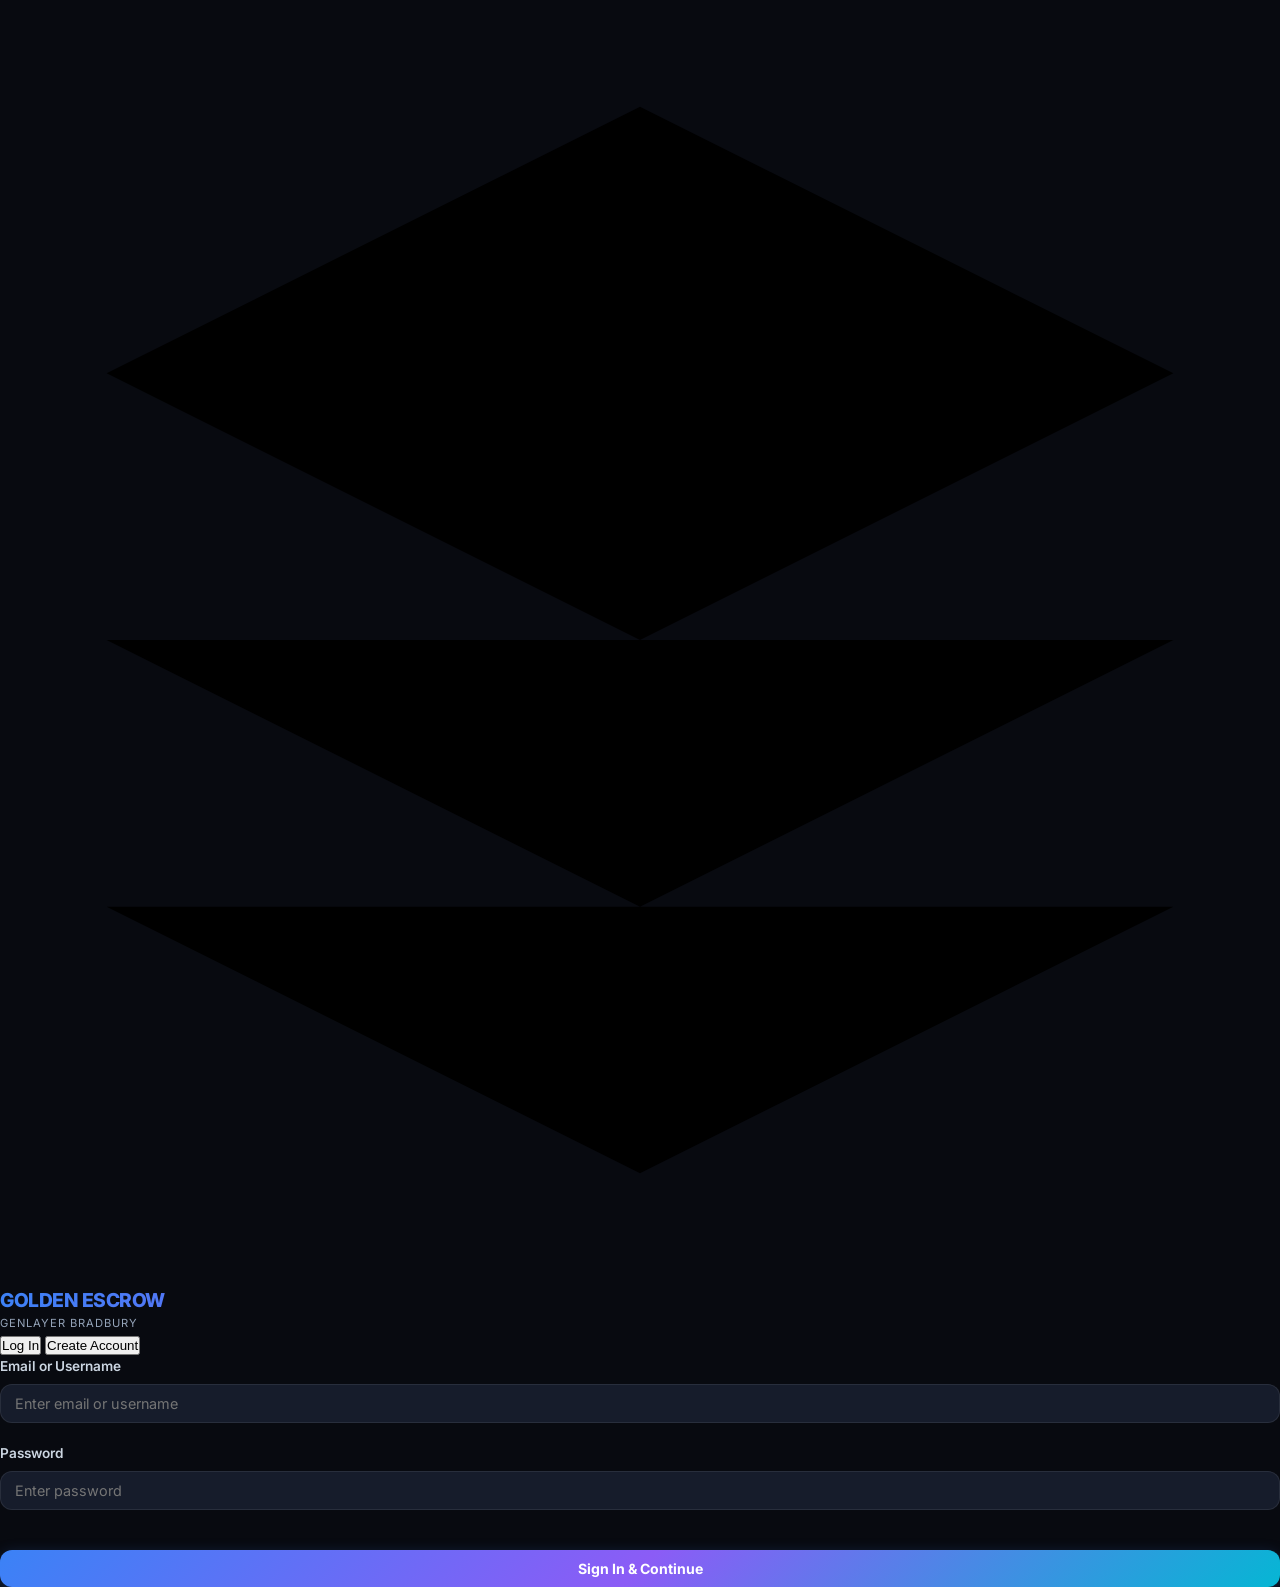
==== commit 041cdfd4: "style: complete 2026 Web3 AI-Native visual redesign for Golden Escrow (4-node pipeline visualizer, 1" ====
--- a/index.html
+++ b/index.html
@@ -3,15 +3,15 @@
 <head>
   <meta charset="UTF-8">
   <meta name="viewport" content="width=device-width, initial-scale=1.0">
-  <title>GenLayer Intellex Protocol | Autonomous AI Escrow & Truth Oracle</title>
-  <meta name="description" content="Decentralized Intelligent Escrow Bounties and Multi-Source Truth Oracle powered by GenLayer GenVM and Optimistic Democracy on GenLayer Bradbury Network.">
+  <title>Golden Escrow | Intelligent Escrow Infrastructure & AI Verification</title>
+  <meta name="description" content="Decentralized Intelligent Escrow Infrastructure powered by GenLayer GenVM autonomous AI reasoning and committee validator consensus on GenLayer Bradbury.">
   <link rel="preconnect" href="https://fonts.googleapis.com">
   <link rel="preconnect" href="https://fonts.gstatic.com" crossorigin>
   <link href="https://fonts.googleapis.com/css2?family=Inter:wght@400;500;600;700;800&family=JetBrains+Mono:wght@400;600;700&display=swap" rel="stylesheet">
   <link rel="stylesheet" href="css/style.css">
 </head>
 <body>
-  <!-- SCREEN 1: INITIAL LOGIN & SIGN UP PAGE -->
+  <!-- SCREEN 1: LOGIN & AUTH -->
   <div class="app-screen active" id="login-screen">
     <div class="auth-container">
       <div class="auth-card">
@@ -22,112 +22,81 @@
             </svg>
           </div>
           <div class="brand-text">
-            <h1>INTELLEX</h1>
+            <h1>GOLDEN ESCROW</h1>
             <span>GenLayer Bradbury</span>
           </div>
         </div>
 
-        <!-- Auth Navigation Tabs -->
         <div class="auth-tabs">
           <button class="auth-tab-btn active" id="auth-tab-login" onclick="window.switchAuthTab('login')">Log In</button>
           <button class="auth-tab-btn" id="auth-tab-signup" onclick="window.switchAuthTab('signup')">Create Account</button>
         </div>
 
-        <!-- FORM 1: LOG IN TO EXISTING ACCOUNT -->
         <form id="auth-login-form">
           <div class="form-group">
             <label class="form-label">Email or Username</label>
-            <input type="text" class="form-control" id="login-identifier" placeholder="Enter your email or username" required>
-          </div>
-
+            <input type="text" class="form-control" id="login-identifier" placeholder="Enter email or username" required>
+          </div>
           <div class="form-group">
             <label class="form-label">Password</label>
-            <input type="password" class="form-control" id="login-password" placeholder="Enter your password" required>
-          </div>
-
-          <button type="submit" class="action-btn" id="login-submit-btn" style="width:100%;margin-top:1.25rem;padding:12px;font-size:0.95rem;">
+            <input type="password" class="form-control" id="login-password" placeholder="Enter password" required>
+          </div>
+          <button type="submit" class="action-btn" id="login-submit-btn" style="width:100%;margin-top:1.25rem;">
             Sign In &amp; Continue
           </button>
         </form>
 
-        <!-- FORM 2: CREATE NEW ACCOUNT -->
         <form id="auth-signup-form" style="display:none;">
           <div class="form-group">
             <label class="form-label">Full Name</label>
-            <input type="text" class="form-control" id="signup-fullname" placeholder="Enter your full name" required>
-          </div>
-
+            <input type="text" class="form-control" id="signup-fullname" placeholder="Full Name" required>
+          </div>
           <div class="form-group">
             <label class="form-label">Email Address</label>
             <input type="email" class="form-control" id="signup-email" placeholder="name@domain.com" required>
           </div>
-
           <div class="form-group">
             <label class="form-label">Choose Password</label>
-            <input type="password" class="form-control" id="signup-password" placeholder="Create a password" required>
-          </div>
-
-          <button type="submit" class="action-btn" id="signup-submit-btn" style="width:100%;margin-top:1.25rem;padding:12px;font-size:0.95rem;">
-            Create New Account
+            <input type="password" class="form-control" id="signup-password" placeholder="Password" required>
+          </div>
+          <button type="submit" class="action-btn" id="signup-submit-btn" style="width:100%;margin-top:1.25rem;">
+            Create Account
           </button>
         </form>
-
-        <div style="margin-top:1.5rem;text-align:center;font-size:0.8rem;color:var(--text-dim);">
-          Enter your credentials to Log In or Create a New Account.
-        </div>
-      </div>
-    </div>
-  </div>
-
-  <!-- SCREEN 2: INITIAL PERMANENT ROLE SELECTION PAGE -->
+      </div>
+    </div>
+  </div>
+
+  <!-- SCREEN 2: ROLE SELECTION -->
   <div class="app-screen" id="role-selection-screen">
     <div class="role-screen-container">
       <div class="role-header">
         <h2>Choose Your Account Role</h2>
-        <p style="color:var(--warning);font-weight:600;margin-top:4px;">
-          Note: This role will be permanently locked to your account to preserve protocol integrity.
-        </p>
+        <p>Operating on GenLayer Bradbury with autonomous AI verification.</p>
       </div>
 
       <div class="role-grid">
-        <!-- Option A: Builder / Contractor -->
         <div class="role-card-option selected" id="role-card-builder" data-role="builder">
           <span class="role-tag-badge">BUILDER / CONTRACTOR</span>
           <h3>Builder Account</h3>
-          <p>Browse open community escrow bounties, claim tasks created by clients, submit deliverable PRs, verify work via AI, and receive payment payouts.</p>
-        </div>
-
-        <!-- Option B: Client / Buyer -->
+          <p>Browse open community escrow bounties, claim tasks, submit deliverable evidence, and receive verified payouts.</p>
+        </div>
+
         <div class="role-card-option" id="role-card-client" data-role="client">
           <span class="role-tag-badge">CLIENT / BUYER</span>
           <h3>Client Account</h3>
-          <p>Deploy escrow bounty vaults, deposit funds into the smart contract to publicize bounties globally, and review AI verification reports.</p>
-        </div>
-
-        <!-- Option C: DAO Arbiter -->
-        <div class="role-card-option" id="role-card-dao" data-role="dao">
-          <span class="role-tag-badge">DAO ARBITER</span>
-          <h3>DAO Governance Account</h3>
-          <p>Stake GEN tokens in committee validator pools, monitor equivalence consensus, and govern protocol dispute reserves.</p>
-        </div>
-
-        <!-- Option D: Oracle Predictor -->
-        <div class="role-card-option" id="role-card-predictor" data-role="predictor">
-          <span class="role-tag-badge">ORACLE PREDICTOR</span>
-          <h3>Truth Oracle Account</h3>
-          <p>Stake on real-world factual claims verified by automated multi-source web crawlers and GenLayer consensus.</p>
-        </div>
-      </div>
-
-      <button class="action-btn" id="confirm-role-btn" style="padding:14px 40px;font-size:1rem;min-width:280px;">
-        Lock Role &amp; Launch Dashboard
+          <p>Deploy escrow bounty vaults, deposit funds on-chain, define acceptance criteria, and review AI verification reports.</p>
+        </div>
+      </div>
+
+      <button class="action-btn" id="confirm-role-btn" style="padding:14px 40px;font-size:1rem;">
+        Launch Infrastructure Dashboard
       </button>
     </div>
   </div>
 
   <!-- SCREEN 3: MAIN ESCROW PLATFORM DASHBOARD -->
   <div class="app-screen" id="dashboard-screen">
-    <!-- Navbar (Optimized for Mobile & Desktop with Modern Web3 Wallet Extension Integration) -->
     <header class="navbar">
       <div class="navbar-header-top">
         <a href="#" class="brand">
@@ -137,45 +106,32 @@
             </svg>
           </div>
           <div class="brand-text">
-            <h1>INTELLEX</h1>
-            <span>GenLayer Bradbury</span>
+            <h1>GOLDEN ESCROW</h1>
+            <span>Intellex Infrastructure</span>
           </div>
         </a>
-
-        <div class="header-mobile-right">
-          <!-- Web3 Wallet Connection Button (Modern Pill Badge) -->
-          <button class="action-btn btn-sm" id="connect-wallet-btn" onclick="window.openConnectWalletModal()" style="gap:6px;">
-            <span id="wallet-btn-icon">⚡</span>
-            <span id="wallet-btn-text">Connect Wallet</span>
-          </button>
-
-          <div class="user-profile-badge" id="nav-profile-badge">
-            <div>
-              <div id="nav-user-name" style="font-size:0.82rem;font-weight:700;line-height:1.2;">User</div>
-              <div class="role-pill" id="nav-user-role">CLIENT</div>
-            </div>
-          </div>
-
-          <button class="secondary-btn btn-sm" id="logout-btn" style="padding:6px 12px;font-size:0.8rem;border-color:var(--border-subtle);">
-            Log Out
-          </button>
-        </div>
-      </div>
-
-      <!-- Navigation Tabs -->
+      </div>
+
       <nav class="nav-links">
         <button class="nav-tab active" data-tab="escrows" id="nav-tab-escrows">
-          Intelligent Escrow Bounties
+          Intelligent Escrows
         </button>
         <button class="nav-tab" data-tab="oracle" id="nav-tab-oracle">
           TruthForge Oracle
         </button>
       </nav>
 
-      <!-- Sub Telemetry / Network Bar -->
       <div class="nav-wallet">
-        <div class="network-badge">
-          <span>GenLayer Bradbury</span>
+        <button class="action-btn btn-sm" id="connect-wallet-btn" onclick="window.openConnectWalletModal()">
+          <span id="wallet-btn-icon">⚡</span>
+          <span id="wallet-btn-text">Connect Wallet</span>
+        </button>
+
+        <div class="user-profile-badge" id="nav-profile-badge">
+          <div>
+            <div id="nav-user-name" style="font-size:0.82rem;font-weight:700;">User</div>
+            <div class="role-pill" id="nav-user-role">CLIENT</div>
+          </div>
         </div>
 
         <button class="theme-toggle-btn" id="theme-toggle" title="Toggle Theme">
@@ -184,417 +140,169 @@
       </div>
     </header>
 
-    <!-- Main Content Area -->
     <main class="main-content">
-      <!-- Role Welcome Header -->
-      <section class="role-hero-banner" id="personalized-role-banner">
-        <div class="role-hero-left">
-          <h3 id="role-welcome-title">Welcome to Intellex Protocol</h3>
-          <p id="role-welcome-desc">Operating on GenLayer Bradbury Network with autonomous AI verification.</p>
-        </div>
-        <div class="role-hero-actions">
-          <button class="action-btn" id="role-primary-action-btn">
-            + Deploy New Escrow Bounty
-          </button>
+      <!-- HERO BANNER & 4-NODE PIPELINE DIAGRAM -->
+      <section class="hero-banner">
+        <h2 class="hero-title">Intelligent Escrow for Work You Can <span class="highlight">Verify.</span></h2>
+        <p class="hero-desc">
+          Create agreements, submit deliverable evidence, and let GenLayer autonomously verify work against acceptance criteria before on-chain settlement on GenLayer Bradbury Testnet.
+        </p>
+
+        <div class="pipeline-visualizer">
+          <div class="pipeline-node">
+            <span class="pipeline-step-badge">01 SNAPSHOT</span>
+            <h4>Evidence Submitted</h4>
+            <p>Contractor submits PR or deliverable URL with SHA-256 evidence hash.</p>
+          </div>
+          <div class="pipeline-node ai-orb-node">
+            <span class="ai-orb-icon"></span>
+            <span class="pipeline-step-badge">02 AI EVALUATION</span>
+            <h4>GenVM AI Reasoning</h4>
+            <p>LLM reasoning evaluates criteria inside GenVM sandbox containers.</p>
+          </div>
+          <div class="pipeline-node">
+            <span class="pipeline-step-badge">03 CONSENSUS</span>
+            <h4>Committee Consensus</h4>
+            <p>Independent committee validators check score without decision anchoring.</p>
+          </div>
+          <div class="pipeline-node">
+            <span class="pipeline-step-badge">04 SETTLEMENT</span>
+            <h4>On-Chain Settlement</h4>
+            <p>Escrow balance disburses automatically upon verified verdict.</p>
+          </div>
         </div>
       </section>
 
-      <!-- Network Telemetry -->
-      <section class="hero-banner">
-        <h2 class="hero-title">Autonomous AI-Governed <span class="highlight">Escrow Bounties</span> &amp; Intelligent Contracts</h2>
-        <p class="hero-desc">
-          Connect your Web3 Wallet extension (MetaMask, Rabby, Coinbase, Trust, Rainbow, OKX) to deploy AI-governed Intelligent Escrow Vaults on GenLayer Bradbury. Milestone payouts are verified autonomously by LLM reasoning and real-time web scrapers inside GenVM.
-        </p>
-
-        <div class="network-stats-row">
-          <div class="stat-item">
-            <span class="stat-label">Escrow Contract Address</span>
-            <div class="stat-value neon" id="stat-deployed-escrow" style="font-size:0.88rem;">
-              <a href="https://studio.genlayer.com/contract/0xc40d279E9f8a48AEE0c6383A23Bf3431d0B620Ec" target="_blank" style="color:var(--primary);text-decoration:underline;">0xc40d...20Ec</a>
-            </div>
-            <button class="secondary-btn btn-sm" onclick="window.copyContractAddress('0xc40d279E9f8a48AEE0c6383A23Bf3431d0B620Ec')" style="margin-top:6px;font-size:0.7rem;padding:2px 8px;">
-              Copy Address
-            </button>
-          </div>
-          <div class="stat-item">
-            <span class="stat-label">Oracle Contract Address</span>
-            <div class="stat-value neon" id="stat-deployed-oracle" style="font-size:0.88rem;">
-              <a href="https://studio.genlayer.com/contract/0x503402BF6Ccadf366D269FE397B79c2CFfF011AC" target="_blank" style="color:var(--primary);text-decoration:underline;">0x5034...11AC</a>
-            </div>
-            <button class="secondary-btn btn-sm" onclick="window.copyContractAddress('0x503402BF6Ccadf366D269FE397B79c2CFfF011AC')" style="margin-top:6px;font-size:0.7rem;padding:2px 8px;">
-              Copy Address
-            </button>
-          </div>
-          <div class="stat-item">
-            <span class="stat-label">Active Committee Validators</span>
-            <div class="stat-value neon" id="stat-validators">5 Nodes</div>
-          </div>
-          <div class="stat-item">
-            <span class="stat-label">Network Environment</span>
-            <div class="stat-value" id="stat-network" style="color:var(--primary);font-weight:700;">GenLayer Bradbury</div>
-          </div>
-        </div>
-      </section>
-
-      <!-- TAB 1: INTELLIGENT ESCROW BOUNTIES -->
+      <!-- TAB 1: INTELLIGENT ESCROWS -->
       <section class="tab-content active" id="escrows-tab">
-        <div class="section-header">
-          <div class="section-title" id="escrow-section-title">
-            Intelligent Escrow Bounties &amp; Tasks
-          </div>
-          <button class="action-btn" id="open-create-escrow-btn">
-            + Deploy New Escrow Bounty
-          </button>
-        </div>
-
         <div class="search-filter-section">
           <div class="search-box-wrapper">
-            <input type="text" class="search-input" id="escrow-search-input" placeholder="Search bounties by title, category, requirements, or wallet address...">
-          </div>
-
+            <input type="text" class="search-input" id="escrow-search-input" placeholder="Search bounties by title, category, or ID...">
+          </div>
           <div class="filter-chips">
-            <button class="filter-chip active" data-filter="all">All Bounties (<span id="count-all">0</span>)</button>
-            <button class="filter-chip" data-filter="open">Open Bounties (<span id="count-open">0</span>)</button>
-            <button class="filter-chip" data-filter="my-jobs">My Bounties (<span id="count-my">0</span>)</button>
-            <button class="filter-chip" data-filter="completed">Verified (<span id="count-completed">0</span>)</button>
-          </div>
-        </div>
-
-        <div class="cards-grid" id="escrows-list">
-          <!-- Dynamic Cards -->
+            <button class="filter-chip active" data-filter="all">All Bounties</button>
+            <button class="filter-chip" data-filter="open">Open</button>
+            <button class="filter-chip" data-filter="active">Active</button>
+            <button class="filter-chip" data-filter="submitted">Submitted</button>
+            <button class="filter-chip" data-filter="verifying">Verifying</button>
+            <button class="filter-chip" data-filter="payout_claimable">Approved</button>
+            <button class="filter-chip" data-filter="payout_claimed">Completed</button>
+          </div>
+          <button class="action-btn" id="open-create-escrow-btn">
+            + Deploy New Escrow
+          </button>
+        </div>
+
+        <div class="cards-grid" id="escrow-cards-container">
+          <!-- Dynamic Escrow Cards Injected by JS -->
         </div>
       </section>
 
       <!-- TAB 2: TRUTHFORGE ORACLE -->
-      <section class="tab-content" id="oracle-tab">
-        <div class="section-header">
-          <div class="section-title">
-            TruthForge Autonomous Prediction Markets
-          </div>
+      <section class="tab-content" id="oracle-tab" style="display:none;">
+        <div class="search-filter-section">
+          <div class="section-title">TruthForge Oracle Prediction Markets</div>
           <button class="action-btn" id="open-create-market-btn">
-            + Create Truth Market
+            + Create Oracle Market
           </button>
         </div>
-
-        <div class="cards-grid" id="markets-list">
-          <!-- Dynamic Markets -->
+        <div class="cards-grid" id="oracle-cards-container">
+          <!-- Dynamic Oracle Cards Injected by JS -->
         </div>
       </section>
     </main>
-
-    <!-- TOAST CONTAINER -->
-    <div class="toast-container" id="toast-container"></div>
-
-    <!-- MODAL 0: MODERNIZED WEB3 WALLET EXTENSION DETECTION -->
-    <div class="modal-overlay" id="connect-wallet-modal">
-      <div class="modal-card wallet-modal-card">
-        <div class="modal-header">
-          <div>
-            <h3 class="modal-title" style="display:flex;align-items:center;gap:8px;">
-              <span>Connect Web3 Wallet</span>
-              <span style="font-size:0.72rem;padding:3px 8px;border-radius:12px;background:rgba(var(--primary-rgb),0.15);color:var(--primary);font-weight:700;">EIP-1193</span>
-            </h3>
-            <p style="font-size:0.8rem;color:var(--text-muted);margin-top:2px;margin-bottom:0;">
-              Detected wallet extensions in your browser
-            </p>
-          </div>
-          <button class="close-btn" onclick="window.closeModals()">&times;</button>
-        </div>
-
-        <!-- Dynamic List of Detected Browser Wallets -->
-        <div class="wallet-grid-list" id="detected-wallets-list">
-          <!-- Rendered dynamically by detectAvailableWallets() -->
-        </div>
-
-        <div style="padding:12px 14px;background:rgba(var(--primary-rgb),0.06);border:1px solid rgba(var(--primary-rgb),0.2);border-radius:var(--radius-md);font-size:0.78rem;color:var(--text-muted);display:flex;align-items:center;justify-content:space-between;">
-          <span>Network: <strong>GenLayer Bradbury</strong></span>
-          <span style="color:var(--success);font-weight:700;display:flex;align-items:center;gap:4px;">
-            <span class="pulse-dot"></span> Active
-          </span>
-        </div>
-      </div>
-    </div>
-
-    <!-- MODAL 1: CREATE ESCROW BOUNTY -->
-    <div class="modal-overlay" id="create-escrow-modal">
-      <div class="modal-card">
-        <div class="modal-header">
-          <h3 class="modal-title">Deploy Escrow Bounty Vault</h3>
-          <button class="close-btn" onclick="window.closeModals()">&times;</button>
-        </div>
-
-        <form id="create-escrow-form">
-          <div class="form-group">
-            <label class="form-label">Bounty Task Title</label>
-            <input type="text" class="form-control" id="escrow-title" placeholder="e.g. Smart Contract Security Audit" required>
-          </div>
-          <div class="form-group">
-            <label class="form-label">Category</label>
-            <select class="form-control" id="escrow-category">
-              <option value="Smart Contract Security">Smart Contract Security</option>
-              <option value="SDK & Developer Tooling" selected>SDK & Developer Tooling</option>
-              <option value="Design & UI/UX">Design & UI/UX</option>
-              <option value="AI Agents & GenVM">AI Agents & GenVM</option>
-            </select>
-          </div>
-          <div class="form-group">
-            <label class="form-label">Bounty Description</label>
-            <textarea class="form-control" id="escrow-desc" placeholder="Summary of required deliverable and objectives..." required></textarea>
-          </div>
-
-          <div style="display:grid;grid-template-columns:1fr 1fr;gap:12px;">
-            <div class="form-group">
-              <label class="form-label">Assignment</label>
-              <select class="form-control" id="escrow-assignment-mode">
-                <option value="open">Open Community Task (Anyone can claim)</option>
-                <option value="assigned">Specific Contractor Wallet</option>
-              </select>
-            </div>
-            <div class="form-group" id="contractor-input-wrapper" style="display:none;">
-              <label class="form-label">Contractor Wallet Address</label>
-              <input type="text" class="form-control" id="escrow-contractor" placeholder="0x...">
-            </div>
-            <div class="form-group">
-              <label class="form-label">Escrow Deposit Amount (GEN)</label>
-              <input type="number" class="form-control" id="escrow-amount" placeholder="e.g. 500" min="10" required>
-            </div>
-          </div>
-
-          <div class="form-group">
-            <label class="form-label">Task Requirements</label>
-            <input type="text" class="form-control" id="escrow-requirements" placeholder="Requirements summary..." required>
-          </div>
-          <div class="form-group">
-            <label class="form-label">AI Acceptance Criteria</label>
-            <textarea class="form-control" id="escrow-criteria" rows="3" placeholder="Acceptance criteria for AI verification..." required></textarea>
-          </div>
-
-          <div style="padding:12px;background:rgba(var(--primary-rgb),0.08);border:1px solid rgba(var(--primary-rgb),0.25);border-radius:var(--radius-md);margin-bottom:1rem;font-size:0.82rem;color:var(--text-main);">
-            <strong>Wallet Extension Integration:</strong> Deploying this bounty will use your connected Web3 extension wallet to lock funds into the smart contract address on GenLayer Bradbury.
-          </div>
-
-          <button type="submit" class="action-btn" id="create-escrow-submit-btn" style="width:100%;margin-top:0.5rem;">
-            Deploy &amp; Publicize Escrow Bounty
-          </button>
-        </form>
-      </div>
-    </div>
-
-    <!-- MODAL 1.5: DEPOSIT PAYMENT REQUIRED TO PUBLICIZE ESCROW BOUNTY -->
-    <div class="modal-overlay" id="deposit-payment-modal">
-      <div class="modal-card">
-        <div class="modal-header">
-          <h3 class="modal-title">Confirm Wallet Extension Deposit</h3>
-          <button class="close-btn" onclick="window.closeModals()">&times;</button>
-        </div>
-
-        <div style="padding:14px;background:rgba(16, 185, 129, 0.1);border:1px solid rgba(16, 185, 129, 0.3);border-radius:var(--radius-md);margin-bottom:1.25rem;">
-          <div style="font-size:0.95rem;font-weight:700;color:var(--success);margin-bottom:4px;">
-            Web3 Wallet Extension Confirmation
-          </div>
-          <div style="font-size:0.85rem;color:var(--text-main);">
-            To publicize <strong id="deposit-task-title" style="color:var(--primary);">Bounty Task</strong> to Builders worldwide, confirm sending <strong id="deposit-task-amount" style="color:var(--success);">500 GEN</strong> from your connected Web3 wallet to the Intelligent Escrow Contract address.
-          </div>
-        </div>
-
-        <!-- Copy Escrow Contract Address Box -->
-        <div style="background:var(--bg-glass);border:1px solid var(--border-subtle);border-radius:var(--radius-md);padding:12px;margin-bottom:1.25rem;">
-          <div style="font-size:0.75rem;color:var(--text-muted);margin-bottom:4px;">GenLayer Intelligent Escrow Contract Address (GenLayer Bradbury)</div>
-          <div style="font-family:var(--font-mono);font-size:0.88rem;color:var(--primary);font-weight:700;word-break:break-all;margin-bottom:8px;">0xc40d279E9f8a48AEE0c6383A23Bf3431d0B620Ec</div>
-          <button type="button" class="secondary-btn btn-sm" onclick="window.copyContractAddress('0xc40d279E9f8a48AEE0c6383A23Bf3431d0B620Ec')" style="font-size:0.78rem;">
-            Copy Contract Address
-          </button>
-        </div>
-
-        <div style="display:flex;flex-direction:column;gap:10px;">
-          <button type="button" class="action-btn" id="confirm-deposit-sent-btn" style="width:100%;padding:14px;font-size:0.95rem;">
-            Confirm &amp; Publicize via Wallet Extension
-          </button>
-          <button type="button" class="secondary-btn" onclick="window.closeModals()" style="width:100%;">
-            Cancel
-          </button>
-        </div>
-      </div>
-    </div>
-
-    <!-- MODAL 2: SUBMIT DELIVERABLE -->
-    <div class="modal-overlay" id="submit-deliverable-modal">
-      <div class="modal-card">
-        <div class="modal-header">
-          <h3 class="modal-title">Submit Deliverable for AI Verification</h3>
-          <button class="close-btn" onclick="window.closeModals()">&times;</button>
-        </div>
-        <form id="submit-deliverable-form">
-          <div class="form-group">
-            <label class="form-label">Deliverable URL (GitHub / Figma / Docs)</label>
-            <input type="url" class="form-control" id="deliv-url" placeholder="https://github.com/myorg/project-repo" required>
-          </div>
-          <div class="form-group">
-            <label class="form-label">Contractor Submission Notes</label>
-            <textarea class="form-control" id="deliv-notes" rows="4" placeholder="Detail how requirements were fulfilled..." required></textarea>
-          </div>
-          <button type="submit" class="action-btn" id="submit-deliv-btn" style="width:100%;margin-top:1rem;">
-            Submit to Intelligent Contract
-          </button>
-        </form>
-      </div>
-    </div>
-
-    <!-- MODAL 3: DEVELOPER PAYOUT DESTINATION ADDRESS PROMPT -->
-    <div class="modal-overlay" id="payout-address-modal">
-      <div class="modal-card">
-        <div class="modal-header">
-          <h3 class="modal-title">Enter Payout Destination Address</h3>
-          <button class="close-btn" onclick="window.closeModals()">&times;</button>
-        </div>
-        <div style="padding:12px;background:rgba(16, 185, 129, 0.1);border:1px solid rgba(16, 185, 129, 0.3);border-radius:var(--radius-md);margin-bottom:1.25rem;">
-          <div style="font-size:0.95rem;font-weight:700;color:var(--success);margin-bottom:4px;">
-            Task Verification Passed!
-          </div>
-          <div style="font-size:0.85rem;color:var(--text-main);">
-            GenVM Committee verified your deliverable (Score: <span id="payout-score-tag">92</span>/100). The escrow vault is ready to disburse <strong id="payout-amount-tag" style="color:var(--primary);">500 GEN</strong> on GenLayer Bradbury.
-          </div>
-        </div>
-
-        <form id="payout-address-form">
-          <div class="form-group">
-            <label class="form-label">Payout Destination Address</label>
-            <input type="text" class="form-control" id="payout-destination-address" placeholder="Enter your payout address (e.g. 0x...)" required>
-          </div>
-
-          <button type="submit" class="action-btn" id="confirm-payout-btn" style="width:100%;margin-top:1rem;">
-            Disburse Payment to Address
-          </button>
-        </form>
-      </div>
-    </div>
-
-    <!-- MODAL 4: GENVM AI ARBITRATION VISUALIZER WITH SPINNER -->
-    <div class="modal-overlay" id="ai-arbitration-modal">
-      <div class="modal-card">
-        <div class="modal-header">
-          <h3 class="modal-title">GenVM AI Arbitration in Progress</h3>
-          <button class="close-btn" onclick="window.closeModals()">&times;</button>
-        </div>
-        <div style="display:flex;align-items:center;gap:12px;margin-bottom:1rem;">
-          <div class="spinner"></div>
-          <p style="font-size:0.88rem;color:var(--text-muted);margin:0;">
-            Executing decentralized non-deterministic verification across GenLayer Bradbury committee validators.
-          </p>
-        </div>
-
-        <div class="genvm-execution-flow">
-          <div class="step-row" id="step-1">
-            <div class="step-icon">1</div>
-            <div class="step-info">
-              <h4>Committee Selection</h4>
-              <p>5 Staked Validator Nodes appointed for consensus round</p>
-            </div>
-          </div>
-          <div class="step-row" id="step-2">
-            <div class="step-icon">2</div>
-            <div class="step-info">
-              <h4>Non-Deterministic Web Ingestion</h4>
-              <p>Executing gl.nondet.web.render() on submitted deliverable snapshot</p>
-            </div>
-          </div>
-          <div class="step-row" id="step-3">
-            <div class="step-icon">3</div>
-            <div class="step-info">
-              <h4>LLM Reasoning &amp; Rubric Scoring</h4>
-              <p>Executing gl.nondet.exec_prompt() against milestone acceptance criteria</p>
-            </div>
-          </div>
-          <div class="step-row" id="step-4">
-            <div class="step-icon">4</div>
-            <div class="step-info">
-              <h4>Equivalence Principle Consensus</h4>
-              <p>Aggregating BLS validator signatures &amp; verifying non-comparative consensus</p>
-            </div>
-          </div>
-          <div class="step-row" id="step-5">
-            <div class="step-icon">5</div>
-            <div class="step-info">
-              <h4>Autonomous Verification Finalized</h4>
-              <p>Prompting developer for payout destination address</p>
-            </div>
-          </div>
-        </div>
-
-        <div id="arbitration-status-text" style="font-family:var(--font-mono);font-size:0.82rem;color:var(--primary);text-align:center;padding:10px;background:rgba(var(--primary-rgb), 0.08);border-radius:var(--radius-sm);border:1px solid rgba(var(--primary-rgb), 0.2);">
-          Initializing GenVM Execution Environment...
-        </div>
-      </div>
-    </div>
-
-    <!-- MODAL 5: RESOLUTION REPORT -->
-    <div class="modal-overlay" id="resolution-details-modal">
-      <div class="modal-card">
-        <div class="modal-header">
-          <h3 class="modal-title">GenLayer AI Verification Report</h3>
-          <button class="close-btn" onclick="window.closeModals()">&times;</button>
-        </div>
-        <div id="report-modal-body">
-          <!-- Populated by JS -->
-        </div>
-      </div>
-    </div>
-
-    <!-- MODAL 6: STAKE ON MARKET -->
-    <div class="modal-overlay" id="stake-modal">
-      <div class="modal-card">
-        <div class="modal-header">
-          <h3 class="modal-title">Stake on Outcome</h3>
-          <button class="close-btn" onclick="window.closeModals()">&times;</button>
-        </div>
-        <form id="stake-form">
-          <div style="font-size:1.1rem;margin-bottom:1rem;">
-            Staking on: <span id="stake-side-indicator" style="font-weight:700;">YES</span>
-          </div>
-          <div class="form-group">
-            <label class="form-label">Stake Amount (GEN)</label>
-            <input type="number" class="form-control" id="stake-amount" value="50" min="1" required>
-          </div>
-          <button type="submit" class="action-btn" id="stake-submit-btn" style="width:100%;margin-top:1rem;">
-            Confirm Stake
-          </button>
-        </form>
-      </div>
-    </div>
-
-    <!-- MODAL 7: CREATE MARKET -->
-    <div class="modal-overlay" id="create-market-modal">
-      <div class="modal-card">
-        <div class="modal-header">
-          <h3 class="modal-title">Create TruthForge Oracle Market</h3>
-          <button class="close-btn" onclick="window.closeModals()">&times;</button>
-        </div>
-        <form id="create-market-form">
-          <div class="form-group">
-            <label class="form-label">Market Question / Claim</label>
-            <input type="text" class="form-control" id="market-question" placeholder="e.g. Did Ethereum gas drop below 5 gwei on August 15, 2026?" required>
-          </div>
-          <div class="form-group">
-            <label class="form-label">Category</label>
-            <input type="text" class="form-control" id="market-category" value="Crypto & Web3" required>
-          </div>
-          <div class="form-group">
-            <label class="form-label">Resolution Criteria</label>
-            <textarea class="form-control" id="market-criteria" rows="2" placeholder="Exact conditions under which outcome is YES vs NO..." required></textarea>
-          </div>
-          <div class="form-group">
-            <label class="form-label">Verified Resolution Sources (URLs, 1 per line)</label>
-            <textarea class="form-control" id="market-sources" rows="3" placeholder="https://..." required></textarea>
-          </div>
-          <button type="submit" class="action-btn" style="width:100%;margin-top:1rem;">
-            Deploy Truth Market
-          </button>
-        </form>
-      </div>
-    </div>
-  </div>
-
-  <script src="js/contracts_code.js"></script>
+  </div>
+
+  <!-- MODAL 1: CONNECT WALLET EXTENSION MODAL -->
+  <div class="modal-overlay" id="connect-wallet-modal">
+    <div class="modal-card">
+      <div class="modal-header">
+        <h3 class="modal-title">Connect Web3 Wallet</h3>
+        <button class="modal-close-btn" onclick="window.closeConnectWalletModal()">&times;</button>
+      </div>
+      <p style="color:var(--text-muted);margin-bottom:1.5rem;font-size:0.9rem;">
+        Select your installed Web3 Wallet extension to connect to GenLayer Bradbury.
+      </p>
+      <div style="display:grid;gap:10px;">
+        <button class="secondary-btn" style="justify-content:flex-start;" onclick="window.connectWeb3Wallet('metamask')">
+          🦊 MetaMask / Web3 Extension
+        </button>
+        <button class="secondary-btn" style="justify-content:flex-start;" onclick="window.connectWeb3Wallet('rabby')">
+          🐰 Rabby Wallet
+        </button>
+        <button class="secondary-btn" style="justify-content:flex-start;" onclick="window.connectWeb3Wallet('coinbase')">
+          🔵 Coinbase Wallet
+        </button>
+      </div>
+    </div>
+  </div>
+
+  <!-- MODAL 2: CREATE ESCROW WIZARD MODAL -->
+  <div class="modal-overlay" id="create-escrow-modal">
+    <div class="modal-card">
+      <div class="modal-header">
+        <h3 class="modal-title">Deploy New Escrow Vault</h3>
+        <button class="modal-close-btn" onclick="window.closeCreateEscrowModal()">&times;</button>
+      </div>
+      <form id="create-escrow-form">
+        <div class="form-group">
+          <label class="form-label">Task Title</label>
+          <input type="text" class="form-control" id="escrow-title" placeholder="e.g. Implement Py-GenLayer SDK Feature" required>
+        </div>
+        <div class="form-group">
+          <label class="form-label">Category</label>
+          <input type="text" class="form-control" id="escrow-category" placeholder="SDK & Developer Tooling" value="SDK & Developer Tooling">
+        </div>
+        <div class="form-group">
+          <label class="form-label">Requirements</label>
+          <textarea class="form-control" id="escrow-requirements" placeholder="Detailed technical requirements..." required></textarea>
+        </div>
+        <div class="form-group">
+          <label class="form-label">Acceptance Criteria (for AI Evaluator)</label>
+          <textarea class="form-control" id="escrow-criteria" placeholder="1. Tests pass 100%. 2. Code is clean..." required></textarea>
+        </div>
+        <div class="form-group">
+          <label class="form-label">Bounty Amount (GEN)</label>
+          <input type="number" class="form-control" id="escrow-amount" placeholder="500" value="500" required>
+        </div>
+        <div class="form-group">
+          <label class="form-label">Quality Threshold Score (0 - 100)</label>
+          <input type="number" class="form-control" id="escrow-quality-threshold" placeholder="80" value="80" min="0" max="100" required>
+        </div>
+        <button type="submit" class="action-btn" style="width:100%;margin-top:1rem;">
+          Deploy Vault on-Chain
+        </button>
+      </form>
+    </div>
+  </div>
+
+  <!-- MODAL 3: SUBMIT DELIVERABLE MODAL -->
+  <div class="modal-overlay" id="submit-deliverable-modal">
+    <div class="modal-card">
+      <div class="modal-header">
+        <h3 class="modal-title">Submit Deliverable Evidence</h3>
+        <button class="modal-close-btn" onclick="document.getElementById('submit-deliverable-modal').classList.remove('active')">&times;</button>
+      </div>
+      <form id="submit-deliverable-form">
+        <div class="form-group">
+          <label class="form-label">Deliverable URL (GitHub PR or Live Site)</label>
+          <input type="url" class="form-control" id="deliv-url" placeholder="https://github.com/org/repo/pull/1" required>
+        </div>
+        <div class="form-group">
+          <label class="form-label">Contractor Notes &amp; Verification Evidence</label>
+          <textarea class="form-control" id="deliv-notes" placeholder="Summarize changes and provide evidence links..." required></textarea>
+        </div>
+        <button type="submit" class="action-btn" style="width:100%;margin-top:1rem;">
+          Submit to Intelligent Contract
+        </button>
+      </form>
+    </div>
+  </div>
+
+  <!-- TOAST CONTAINER -->
+  <div id="toast-container"></div>
+
+  <!-- SCRIPTS -->
   <script src="js/api.js"></script>
   <script src="js/app.js"></script>
 </body>
--- a/css/style.css
+++ b/css/style.css
@@ -1,90 +1,122 @@
+/* =========================================================
+   GOLDEN ESCROW / INTELLEX PROTOCOL — DESIGN SYSTEM 2026
+   Visual Identity: AI-Native Web3 Infrastructure & Fintech
+   ========================================================= */
+
 :root {
-  /* Dark Theme (Default) */
-  --bg-primary: #090d16;
-  --bg-secondary: #111827;
-  --bg-card: rgba(17, 24, 39, 0.85);
-  --bg-card-hover: rgba(31, 41, 55, 0.95);
-  --bg-glass: rgba(255, 255, 255, 0.03);
-  --border-subtle: rgba(255, 255, 255, 0.09);
-  --border-glow: rgba(14, 165, 233, 0.4);
-  --primary: #0ea5e9;
-  --primary-hover: #0284c7;
-  --primary-rgb: 14, 165, 233;
-  --primary-gradient: linear-gradient(135deg, #0ea5e9 0%, #6366f1 100%);
-  --accent-purple: #6366f1;
+  /* Color System Tokens - Dark First */
+  --bg-canvas: #080a10;
+  --bg-surface: #10141e;
+  --bg-surface-elevated: #161c2b;
+  --bg-surface-hover: #1e263a;
+  --bg-glass: rgba(16, 20, 30, 0.78);
+  --bg-glass-hover: rgba(26, 32, 48, 0.85);
+
+  --border-subtle: rgba(255, 255, 255, 0.08);
+  --border-glow: rgba(59, 130, 246, 0.4);
+  --border-glow-purple: rgba(139, 92, 246, 0.4);
+
+  /* Primary Accent System */
+  --primary: #3b82f6;
+  --primary-hover: #2563eb;
+  --primary-rgb: 59, 130, 246;
+  --primary-gradient: linear-gradient(135deg, #3b82f6 0%, #8b5cf6 50%, #06b6d4 100%);
+  --hero-gradient: linear-gradient(180deg, rgba(30, 41, 59, 0.7) 0%, rgba(15, 23, 42, 0.85) 100%);
+
+  --accent-blue: #3b82f6;
+  --accent-purple: #8b5cf6;
+  --accent-cyan: #06b6d4;
   --success: #10b981;
   --success-glow: rgba(16, 185, 129, 0.25);
   --warning: #f59e0b;
+  --warning-glow: rgba(245, 158, 11, 0.25);
   --danger: #ef4444;
+  --danger-glow: rgba(239, 68, 68, 0.25);
+
+  /* Typography System */
   --text-main: #f8fafc;
+  --text-secondary: #cbd5e1;
   --text-muted: #94a3b8;
   --text-dim: #64748b;
   --font-main: 'Inter', -apple-system, BlinkMacSystemFont, 'Segoe UI', Roboto, sans-serif;
   --font-mono: 'JetBrains Mono', monospace;
+
+  /* Geometry & Radius Tokens */
   --radius-sm: 6px;
   --radius-md: 12px;
   --radius-lg: 18px;
-  --shadow-card: 0 10px 30px -10px rgba(0, 0, 0, 0.5), 0 0 0 1px var(--border-subtle);
-  --shadow-glow: 0 0 25px rgba(14, 165, 233, 0.25);
-  --nav-bg: rgba(17, 24, 39, 0.9);
-  --hero-bg: linear-gradient(180deg, rgba(30, 41, 59, 0.7) 0%, rgba(15, 23, 42, 0.5) 100%);
+  --radius-xl: 24px;
+
+  /* Shadows & Depth Tokens */
+  --shadow-card: 0 16px 36px -8px rgba(0, 0, 0, 0.6), inset 0 1px 0 rgba(255, 255, 255, 0.08);
+  --shadow-glow: 0 0 30px rgba(59, 130, 246, 0.25);
+  --shadow-purple-glow: 0 0 30px rgba(139, 92, 246, 0.25);
+
+  /* Motion & Easing Tokens */
+  --motion-fast: 0.15s cubic-bezier(0.16, 1, 0.3, 1);
+  --motion-normal: 0.25s cubic-bezier(0.16, 1, 0.3, 1);
+  --motion-slow: 0.4s cubic-bezier(0.16, 1, 0.3, 1);
+  --transition: all 0.25s cubic-bezier(0.16, 1, 0.3, 1);
+
+  --nav-bg: rgba(16, 20, 30, 0.88);
   --code-bg: #030712;
   --code-header: #111827;
-  --transition: all 0.25s cubic-bezier(0.16, 1, 0.3, 1);
-}
-
+}
+
+/* Light Theme Override */
 [data-theme="light"] {
-  --bg-primary: #f8fafc;
-  --bg-secondary: #ffffff;
-  --bg-card: rgba(255, 255, 255, 0.9);
-  --bg-card-hover: rgba(255, 255, 255, 0.98);
-  --bg-glass: rgba(0, 0, 0, 0.02);
+  --bg-canvas: #f8fafc;
+  --bg-surface: #ffffff;
+  --bg-surface-elevated: #f1f5f9;
+  --bg-surface-hover: #e2e8f0;
+  --bg-glass: rgba(255, 255, 255, 0.9);
+  --bg-glass-hover: rgba(241, 245, 249, 0.95);
+
   --border-subtle: rgba(0, 0, 0, 0.09);
-  --border-glow: rgba(2, 132, 199, 0.35);
-  --primary: #0284c7;
-  --primary-hover: #0369a1;
-  --primary-rgb: 2, 132, 199;
-  --primary-gradient: linear-gradient(135deg, #0284c7 0%, #4f46e5 100%);
-  --accent-purple: #4f46e5;
-  --success: #059669;
-  --success-glow: rgba(5, 150, 105, 0.2);
-  --warning: #d97706;
-  --danger: #dc2626;
+  --border-glow: rgba(37, 99, 235, 0.35);
+
+  --primary: #2563eb;
+  --primary-hover: #1d4ed8;
+  --primary-rgb: 37, 99, 235;
+  --primary-gradient: linear-gradient(135deg, #2563eb 0%, #7c3aed 50%, #0891b2 100%);
+  --hero-gradient: linear-gradient(180deg, #ffffff 0%, #f1f5f9 100%);
+
   --text-main: #0f172a;
-  --text-muted: #475569;
+  --text-secondary: #334155;
+  --text-muted: #64748b;
   --text-dim: #94a3b8;
+
   --shadow-card: 0 10px 25px -5px rgba(0, 0, 0, 0.06), 0 0 0 1px var(--border-subtle);
-  --shadow-glow: 0 0 20px rgba(2, 132, 199, 0.15);
+  --shadow-glow: 0 0 20px rgba(37, 99, 235, 0.15);
   --nav-bg: rgba(255, 255, 255, 0.92);
-  --hero-bg: linear-gradient(180deg, rgba(255, 255, 255, 0.95) 0%, rgba(241, 245, 249, 0.85) 100%);
-  --code-bg: #0f172a;
-  --code-header: #1e293b;
-}
-
+}
+
+/* Base Reset & Typography */
 * {
   box-sizing: border-box;
   margin: 0;
   padding: 0;
-  transition: background-color 0.2s ease, border-color 0.2s ease, color 0.15s ease;
+  transition: background-color var(--motion-fast), border-color var(--motion-fast), color var(--motion-fast);
 }
 
 body {
   font-family: var(--font-main);
-  background-color: var(--bg-primary);
+  background-color: var(--bg-canvas);
   color: var(--text-main);
   line-height: 1.5;
   min-height: 100vh;
   position: relative;
   overflow-x: hidden;
-}
-
-/* Scrollbar */
+  -webkit-font-smoothing: antialiased;
+}
+
+/* Custom Scrollbar */
 ::-webkit-scrollbar {
   width: 8px;
   height: 8px;
 }
 ::-webkit-scrollbar-track {
-  background: var(--bg-secondary);
+  background: var(--bg-canvas);
 }
 ::-webkit-scrollbar-thumb {
   background: rgba(var(--primary-rgb), 0.3);
@@ -112,7 +144,9 @@
   to { opacity: 1; transform: translateY(0); }
 }
 
-/* Global Loading Spinner Components */
+/* =========================================================
+   GLOBAL LOADING SPINNERS & REUSABLE COMPONENTS
+   ========================================================= */
 .spinner {
   width: 24px;
   height: 24px;
@@ -124,8 +158,8 @@
 }
 
 .spinner-lg {
-  width: 44px;
-  height: 44px;
+  width: 48px;
+  height: 48px;
   border-width: 4px;
 }
 
@@ -160,192 +194,343 @@
   animation: spin 0.7s linear infinite;
 }
 
-/* SCREEN 1: LOGIN & AUTH */
-.auth-container {
-  display: flex;
-  align-items: center;
-  justify-content: center;
-  flex: 1;
-  padding: 2rem 1rem;
-}
-
-.auth-card {
-  background: var(--bg-card);
-  backdrop-filter: blur(16px);
+/* =========================================================
+   HERO SECTION & ANIMATED VERIFICATION PIPELINE DIAGRAM
+   ========================================================= */
+.hero-banner {
+  background: var(--hero-gradient);
+  border: 1px solid var(--border-glow);
+  border-radius: var(--radius-xl);
+  padding: 2.5rem;
+  margin-bottom: 2rem;
+  position: relative;
+  overflow: hidden;
+  box-shadow: var(--shadow-card);
+}
+
+.hero-title {
+  font-size: 2.2rem;
+  font-weight: 800;
+  letter-spacing: -0.75px;
+  line-height: 1.25;
+  margin-bottom: 0.75rem;
+}
+
+.hero-title .highlight {
+  background: var(--primary-gradient);
+  -webkit-background-clip: text;
+  -webkit-text-fill-color: transparent;
+}
+
+.hero-desc {
+  font-size: 1.02rem;
+  color: var(--text-muted);
+  max-width: 780px;
+  line-height: 1.6;
+  margin-bottom: 2rem;
+}
+
+/* Animated 4-Node Verification Pipeline Visualizer */
+.pipeline-visualizer {
+  display: grid;
+  grid-template-columns: repeat(4, 1fr);
+  gap: 1rem;
+  background: var(--bg-surface);
   border: 1px solid var(--border-subtle);
   border-radius: var(--radius-lg);
-  padding: 2.5rem;
-  width: 100%;
-  max-width: 440px;
-  box-shadow: var(--shadow-card);
+  padding: 1.5rem;
   position: relative;
-}
-
-.auth-brand {
-  display: flex;
-  align-items: center;
-  gap: 12px;
-  justify-content: center;
-  margin-bottom: 1.5rem;
-}
-
-.auth-logo-icon {
-  width: 42px;
-  height: 42px;
-  background: var(--primary-gradient);
-  border-radius: var(--radius-md);
-  display: flex;
-  align-items: center;
-  justify-content: center;
-  box-shadow: 0 0 20px rgba(var(--primary-rgb), 0.4);
-}
-
-.auth-logo-icon svg {
-  width: 24px;
-  height: 24px;
-  fill: #ffffff;
-}
-
-.auth-title {
-  font-size: 1.6rem;
-  font-weight: 800;
-  text-align: center;
-  margin-bottom: 0.35rem;
-}
-
-.auth-subtitle {
-  font-size: 0.88rem;
-  color: var(--text-muted);
-  text-align: center;
-  margin-bottom: 1.5rem;
-}
-
-/* Auth Tabs (Log In vs Create Account) */
-.auth-tabs {
-  display: grid;
-  grid-template-columns: 1fr 1fr;
-  gap: 6px;
-  background: var(--bg-glass);
-  padding: 4px;
-  border-radius: var(--radius-md);
-  border: 1px solid var(--border-subtle);
-  margin-bottom: 1.5rem;
-}
-
-.auth-tab-btn {
-  padding: 8px;
-  border: none;
-  background: transparent;
-  color: var(--text-muted);
-  font-size: 0.85rem;
-  font-weight: 600;
-  border-radius: var(--radius-sm);
-  cursor: pointer;
-  transition: var(--transition);
-}
-
-.auth-tab-btn.active {
-  background: var(--primary);
-  color: #ffffff;
-  font-weight: 700;
-  box-shadow: 0 2px 10px rgba(var(--primary-rgb), 0.3);
-}
-
-/* SCREEN 2: ROLE SELECTION */
-.role-screen-container {
-  display: flex;
-  flex-direction: column;
-  align-items: center;
-  justify-content: center;
-  flex: 1;
-  padding: 3rem 1.5rem;
-  max-width: 860px;
-  margin: 0 auto;
-  width: 100%;
-}
-
-.role-header {
-  text-align: center;
-  margin-bottom: 2.5rem;
-}
-
-.role-header h2 {
-  font-size: 2rem;
-  font-weight: 800;
-  margin-bottom: 0.5rem;
-}
-
-.role-header p {
-  color: var(--text-muted);
-  font-size: 1.02rem;
-}
-
-.role-grid {
-  display: grid;
-  grid-template-columns: repeat(2, 1fr);
-  gap: 1.5rem;
-  width: 100%;
-  margin-bottom: 2rem;
-}
-
-@media (max-width: 640px) {
-  .role-grid {
+  margin-top: 1.5rem;
+}
+
+@media (max-width: 900px) {
+  .pipeline-visualizer {
+    grid-template-columns: repeat(2, 1fr);
+  }
+}
+
+@media (max-width: 540px) {
+  .pipeline-visualizer {
     grid-template-columns: 1fr;
   }
 }
 
-.role-card-option {
-  background: var(--bg-card);
-  border: 2px solid var(--border-subtle);
-  border-radius: var(--radius-lg);
-  padding: 2rem 1.5rem;
-  cursor: pointer;
-  transition: var(--transition);
+.pipeline-node {
+  background: var(--bg-surface-elevated);
+  border: 1px solid var(--border-subtle);
+  border-radius: var(--radius-md);
+  padding: 1.25rem;
   display: flex;
   flex-direction: column;
   align-items: flex-start;
   position: relative;
-  overflow: hidden;
-}
-
-.role-card-option:hover {
+  transition: var(--transition);
+}
+
+.pipeline-node:hover {
+  border-color: var(--primary);
+  transform: translateY(-2px);
+  box-shadow: var(--shadow-glow);
+}
+
+.pipeline-step-badge {
+  font-family: var(--font-mono);
+  font-size: 0.75rem;
+  font-weight: 700;
+  color: var(--accent-cyan);
+  background: rgba(6, 182, 212, 0.12);
+  padding: 2px 8px;
+  border-radius: 4px;
+  margin-bottom: 0.75rem;
+}
+
+.pipeline-node h4 {
+  font-size: 0.95rem;
+  font-weight: 700;
+  margin-bottom: 0.25rem;
+}
+
+.pipeline-node p {
+  font-size: 0.8rem;
+  color: var(--text-muted);
+}
+
+/* Pulsing AI Evaluator Orb Node */
+.pipeline-node.ai-orb-node {
+  border-color: var(--border-glow-purple);
+  box-shadow: var(--shadow-purple-glow);
+}
+
+.ai-orb-icon {
+  width: 28px;
+  height: 28px;
+  border-radius: 50%;
+  background: radial-gradient(circle, var(--accent-purple) 0%, var(--primary) 100%);
+  display: inline-block;
+  margin-bottom: 0.5rem;
+  box-shadow: 0 0 16px var(--accent-purple);
+  animation: orbPulse 2.5s ease-in-out infinite;
+}
+
+@keyframes orbPulse {
+  0%, 100% { transform: scale(1); opacity: 0.9; }
+  50% { transform: scale(1.15); opacity: 1; box-shadow: 0 0 24px var(--accent-purple); }
+}
+
+/* =========================================================
+   ESCROW CARDS & 16-STATE BADGES
+   ========================================================= */
+.cards-grid {
+  display: grid;
+  grid-template-columns: repeat(auto-fill, minmax(380px, 1fr));
+  gap: 1.5rem;
+}
+
+@media (max-width: 480px) {
+  .cards-grid {
+    grid-template-columns: 1fr;
+  }
+}
+
+.escrow-card {
+  background: var(--bg-surface);
+  border: 1px solid var(--border-subtle);
+  border-radius: var(--radius-lg);
+  padding: 1.5rem;
+  display: flex;
+  flex-direction: column;
+  gap: 1rem;
+  transition: var(--transition);
+  position: relative;
+}
+
+.escrow-card:hover {
   border-color: var(--primary);
   transform: translateY(-4px);
   box-shadow: var(--shadow-card), var(--shadow-glow);
-  background: var(--bg-card-hover);
-}
-
-.role-card-option.selected {
-  border-color: var(--primary);
-  background: rgba(var(--primary-rgb), 0.1);
-  box-shadow: 0 0 25px rgba(var(--primary-rgb), 0.25);
-}
-
-.role-tag-badge {
+  background: var(--bg-surface-hover);
+}
+
+.escrow-card-header {
+  display: flex;
+  align-items: flex-start;
+  justify-content: space-between;
+  gap: 12px;
+}
+
+.escrow-id-badge {
+  font-family: var(--font-mono);
+  font-size: 0.8rem;
+  font-weight: 700;
+  color: var(--text-muted);
+}
+
+.escrow-title {
+  font-size: 1.15rem;
+  font-weight: 700;
+  line-height: 1.35;
+  color: var(--text-main);
+}
+
+.escrow-category-pill {
+  font-size: 0.72rem;
+  font-weight: 600;
+  padding: 3px 8px;
+  border-radius: 12px;
+  background: rgba(255, 255, 255, 0.05);
+  color: var(--text-muted);
+  border: 1px solid var(--border-subtle);
+}
+
+/* 16-State Status Pill Styling */
+.status-pill {
+  display: inline-flex;
+  align-items: center;
+  gap: 6px;
+  font-family: var(--font-mono);
   font-size: 0.72rem;
   font-weight: 700;
+  padding: 4px 10px;
+  border-radius: 20px;
   text-transform: uppercase;
   letter-spacing: 0.5px;
-  padding: 3px 8px;
-  border-radius: 4px;
-  background: rgba(var(--primary-rgb), 0.15);
-  color: var(--primary);
-  margin-bottom: 1rem;
-}
-
-.role-card-option h3 {
-  font-size: 1.25rem;
+}
+
+.status-CREATED {
+  background: rgba(148, 163, 184, 0.12);
+  color: #cbd5e1;
+  border: 1px solid rgba(148, 163, 184, 0.3);
+}
+
+.status-FUNDED {
+  background: rgba(99, 102, 241, 0.12);
+  color: #818cf8;
+  border: 1px solid rgba(99, 102, 241, 0.3);
+}
+
+.status-OPEN_FOR_CLAIM {
+  background: rgba(59, 130, 246, 0.12);
+  color: #60a5fa;
+  border: 1px solid rgba(59, 130, 246, 0.3);
+}
+
+.status-ACTIVE {
+  background: rgba(6, 182, 212, 0.12);
+  color: #22d3ee;
+  border: 1px solid rgba(6, 182, 212, 0.3);
+}
+
+.status-SUBMITTED {
+  background: rgba(245, 158, 11, 0.12);
+  color: #fbbf24;
+  border: 1px solid rgba(245, 158, 11, 0.3);
+}
+
+.status-VERIFYING {
+  background: rgba(139, 92, 246, 0.15);
+  color: #c084fc;
+  border: 1px solid rgba(139, 92, 246, 0.4);
+  animation: pulseVerifying 2s infinite;
+}
+
+@keyframes pulseVerifying {
+  0%, 100% { box-shadow: 0 0 8px rgba(139, 92, 246, 0.4); }
+  50% { box-shadow: 0 0 18px rgba(139, 92, 246, 0.8); }
+}
+
+.status-APPROVED, .status-PAYOUT_CLAIMABLE {
+  background: rgba(16, 185, 129, 0.15);
+  color: #34d399;
+  border: 1px solid rgba(16, 185, 129, 0.4);
+}
+
+.status-PAYOUT_CLAIMED {
+  background: rgba(16, 185, 129, 0.25);
+  color: #6ee7b7;
+  border: 1px solid rgba(16, 185, 129, 0.6);
+}
+
+.status-REJECTED {
+  background: rgba(239, 68, 68, 0.12);
+  color: #f87171;
+  border: 1px solid rgba(239, 68, 68, 0.3);
+}
+
+.status-APPEALED {
+  background: rgba(217, 70, 239, 0.12);
+  color: #e879f9;
+  border: 1px solid rgba(217, 70, 239, 0.3);
+}
+
+.status-REFUNDABLE {
+  background: rgba(244, 63, 94, 0.12);
+  color: #fb7185;
+  border: 1px solid rgba(244, 63, 94, 0.3);
+}
+
+.status-REFUNDED {
+  background: rgba(244, 63, 94, 0.25);
+  color: #fda4af;
+  border: 1px solid rgba(244, 63, 94, 0.5);
+}
+
+.status-EXPIRED {
+  background: rgba(100, 116, 139, 0.15);
+  color: #94a3b8;
+  border: 1px solid rgba(100, 116, 139, 0.3);
+}
+
+.status-CANCELLED {
+  background: rgba(225, 29, 72, 0.1);
+  color: #f43f5e;
+  border: 1px solid rgba(225, 29, 72, 0.25);
+}
+
+/* Escrow Financial Invariant Row */
+.escrow-balances-grid {
+  display: grid;
+  grid-template-columns: repeat(4, 1fr);
+  gap: 6px;
+  background: var(--bg-canvas);
+  border: 1px solid var(--border-subtle);
+  border-radius: var(--radius-md);
+  padding: 8px;
+  font-family: var(--font-mono);
+}
+
+.balance-box {
+  display: flex;
+  flex-direction: column;
+  align-items: center;
+}
+
+.balance-box label {
+  font-size: 0.65rem;
+  color: var(--text-dim);
+  text-transform: uppercase;
+}
+
+.balance-box span {
+  font-size: 0.85rem;
   font-weight: 700;
-  margin-bottom: 0.5rem;
-}
-
-.role-card-option p {
-  font-size: 0.88rem;
+  color: var(--text-main);
+}
+
+/* SHA-256 Evidence Hash Badge */
+.evidence-hash-pill {
+  font-family: var(--font-mono);
+  font-size: 0.72rem;
   color: var(--text-muted);
-  line-height: 1.45;
-}
-
-/* Navigation Bar */
+  background: var(--bg-surface-elevated);
+  padding: 4px 8px;
+  border-radius: var(--radius-sm);
+  border: 1px solid var(--border-subtle);
+  word-break: break-all;
+}
+
+/* =========================================================
+   NAVBAR & APP SHELL LAYOUT
+   ========================================================= */
 .navbar {
   display: flex;
   align-items: center;
@@ -459,7 +644,7 @@
   display: flex;
   align-items: center;
   gap: 10px;
-  background: var(--bg-card);
+  background: var(--bg-surface);
   border: 1px solid var(--border-subtle);
   border-radius: var(--radius-md);
   padding: 6px 12px;
@@ -486,7 +671,7 @@
   padding: 8px 12px;
   border-radius: var(--radius-md);
   border: 1px solid var(--border-subtle);
-  background: var(--bg-card);
+  background: var(--bg-surface);
   color: var(--text-main);
   font-size: 0.82rem;
   font-weight: 600;
@@ -499,40 +684,67 @@
   box-shadow: var(--shadow-glow);
 }
 
-/* Main Dashboard */
-.main-content {
-  flex: 1;
-  max-width: 1300px;
-  margin: 0 auto;
-  padding: 2rem;
-  width: 100%;
-}
-
-.role-hero-banner {
-  background: var(--hero-bg);
-  border: 1px solid var(--border-glow);
-  border-radius: var(--radius-lg);
-  padding: 1.5rem 2rem;
-  margin-bottom: 2rem;
-  display: flex;
-  align-items: center;
-  justify-content: space-between;
-  flex-wrap: wrap;
-  gap: 1.25rem;
-  box-shadow: var(--shadow-card);
-}
-
-.role-hero-left h3 {
-  font-size: 1.35rem;
-  font-weight: 800;
-  margin-bottom: 4px;
-}
-
-.role-hero-left p {
-  font-size: 0.9rem;
-  color: var(--text-muted);
-}
-
+/* =========================================================
+   BUTTON SYSTEM
+   ========================================================= */
+.action-btn {
+  background: var(--primary-gradient);
+  color: #ffffff;
+  border: none;
+  padding: 10px 20px;
+  border-radius: var(--radius-md);
+  font-family: var(--font-main);
+  font-size: 0.88rem;
+  font-weight: 700;
+  cursor: pointer;
+  transition: var(--transition);
+  display: inline-flex;
+  align-items: center;
+  justify-content: center;
+  gap: 8px;
+  box-shadow: 0 4px 15px rgba(var(--primary-rgb), 0.25);
+}
+
+.action-btn:hover {
+  transform: translateY(-2px);
+  box-shadow: 0 6px 20px rgba(var(--primary-rgb), 0.4);
+}
+
+.action-btn:active {
+  transform: translateY(0);
+}
+
+.secondary-btn {
+  background: var(--bg-surface-elevated);
+  color: var(--text-main);
+  border: 1px solid var(--border-subtle);
+  padding: 10px 20px;
+  border-radius: var(--radius-md);
+  font-family: var(--font-main);
+  font-size: 0.88rem;
+  font-weight: 600;
+  cursor: pointer;
+  transition: var(--transition);
+  display: inline-flex;
+  align-items: center;
+  justify-content: center;
+  gap: 8px;
+}
+
+.secondary-btn:hover {
+  border-color: var(--primary);
+  background: var(--bg-surface-hover);
+  color: var(--primary);
+}
+
+.btn-sm {
+  padding: 6px 12px;
+  font-size: 0.8rem;
+}
+
+/* =========================================================
+   SEARCH & FILTER BAR
+   ========================================================= */
 .search-filter-section {
   display: flex;
   gap: 12px;
@@ -550,7 +762,7 @@
 .search-input {
   width: 100%;
   padding: 10px 16px;
-  background: var(--bg-card);
+  background: var(--bg-surface);
   border: 1px solid var(--border-subtle);
   border-radius: var(--radius-md);
   color: var(--text-main);
@@ -590,193 +802,61 @@
   border-color: var(--primary);
 }
 
-/* Cards Grid */
-.cards-grid {
-  display: grid;
-  grid-template-columns: repeat(auto-fill, minmax(400px, 1fr));
-  gap: 1.5rem;
-}
-
-.escrow-card {
-  background: var(--bg-card);
-  backdrop-filter: blur(14px);
-  border: 1px solid var(--border-subtle);
-  border-radius: var(--radius-lg);
-  padding: 1.5rem;
-  box-shadow: var(--shadow-card);
-  transition: var(--transition);
-  display: flex;
-  flex-direction: column;
-  justify-content: space-between;
-}
-
-.escrow-card:hover {
-  border-color: var(--border-glow);
-  transform: translateY(-4px);
-  background: var(--bg-card-hover);
-  box-shadow: var(--shadow-card), var(--shadow-glow);
-}
-
-.card-header {
-  display: flex;
-  justify-content: space-between;
-  align-items: flex-start;
-  margin-bottom: 1rem;
-}
-
-.escrow-id-badge {
-  font-family: var(--font-mono);
-  font-size: 0.75rem;
-  padding: 4px 8px;
-  background: var(--bg-glass);
-  border: 1px solid var(--border-subtle);
-  border-radius: var(--radius-sm);
-  color: var(--text-muted);
-}
-
-.card-title {
-  font-size: 1.2rem;
-  font-weight: 700;
-  margin-bottom: 0.5rem;
-  color: var(--text-main);
-}
-
-.card-desc {
-  font-size: 0.88rem;
-  color: var(--text-muted);
-  margin-bottom: 1.25rem;
-  line-height: 1.45;
-}
-
-.meta-grid {
-  display: grid;
-  grid-template-columns: 1fr 1fr;
-  gap: 0.75rem;
-  padding: 0.75rem;
-  background: var(--bg-glass);
-  border-radius: var(--radius-md);
-  margin-bottom: 1.25rem;
-  border: 1px solid var(--border-subtle);
-}
-
-.meta-box {
-  display: flex;
-  flex-direction: column;
-}
-
-.meta-label {
-  font-size: 0.7rem;
-  color: var(--text-dim);
-  text-transform: uppercase;
-}
-
-.meta-val {
-  font-size: 0.85rem;
-  font-family: var(--font-mono);
-  color: var(--text-main);
-  overflow: hidden;
-  text-overflow: ellipsis;
-  white-space: nowrap;
-}
-
-.status-badge {
-  font-size: 0.72rem;
-  font-weight: 700;
-  padding: 3px 8px;
-  border-radius: 12px;
-  text-transform: uppercase;
-  letter-spacing: 0.5px;
-}
-
-.status-badge.open_for_claim {
-  background: rgba(var(--primary-rgb), 0.18);
-  color: var(--primary);
-  border: 1px solid var(--primary);
-}
-
-.status-badge.active {
-  background: rgba(245, 158, 11, 0.15);
-  color: var(--warning);
-  border: 1px solid rgba(245, 158, 11, 0.3);
-}
-
-.status-badge.verified_awaiting_payout_address {
-  background: rgba(99, 102, 241, 0.2);
-  color: var(--accent-purple);
-  border: 1px solid var(--accent-purple);
-}
-
-.status-badge.approved, .status-badge.accepted {
-  background: rgba(16, 185, 129, 0.15);
-  color: var(--success);
-  border: 1px solid rgba(16, 185, 129, 0.3);
-}
-
-.status-badge.rejected {
-  background: rgba(239, 68, 68, 0.15);
-  color: var(--danger);
-  border: 1px solid rgba(239, 68, 68, 0.3);
-}
-
-/* Modals */
+/* =========================================================
+   MODAL & TOAST NOTIFICATION SYSTEM
+   ========================================================= */
 .modal-overlay {
+  display: none;
   position: fixed;
   top: 0;
   left: 0;
-  width: 100vw;
-  height: 100vh;
-  background: rgba(0, 0, 0, 0.8);
-  backdrop-filter: blur(10px);
-  display: flex;
+  width: 100%;
+  height: 100%;
+  background: rgba(0, 0, 0, 0.75);
+  backdrop-filter: blur(12px);
+  -webkit-backdrop-filter: blur(12px);
+  z-index: 1000;
   align-items: center;
   justify-content: center;
-  z-index: 1000;
-  opacity: 0;
-  pointer-events: none;
-  transition: opacity 0.25s cubic-bezier(0.16, 1, 0.3, 1);
+  padding: 1.5rem;
 }
 
 .modal-overlay.active {
-  opacity: 1;
-  pointer-events: auto;
+  display: flex;
+  animation: modalFadeIn 0.25s cubic-bezier(0.16, 1, 0.3, 1);
+}
+
+@keyframes modalFadeIn {
+  from { opacity: 0; transform: scale(0.96); }
+  to { opacity: 1; transform: scale(1); }
 }
 
 .modal-card {
-  background: var(--bg-secondary);
-  border: 1px solid var(--border-glow);
-  border-radius: var(--radius-lg);
+  background: var(--bg-surface);
+  border: 1px solid var(--border-subtle);
+  border-radius: var(--radius-xl);
   padding: 2rem;
-  max-width: 650px;
-  width: 90%;
+  width: 100%;
+  max-width: 640px;
+  box-shadow: var(--shadow-card);
   max-height: 90vh;
   overflow-y: auto;
-  box-shadow: 0 25px 60px rgba(0, 0, 0, 0.5), var(--shadow-glow);
-  transform: translateY(20px);
-  transition: transform 0.25s cubic-bezier(0.16, 1, 0.3, 1);
-}
-
-.modal-overlay.active .modal-card {
-  transform: translateY(0);
+  position: relative;
 }
 
 .modal-header {
   display: flex;
+  align-items: center;
   justify-content: space-between;
-  align-items: center;
   margin-bottom: 1.5rem;
-  padding-bottom: 0.75rem;
-  border-bottom: 1px solid var(--border-subtle);
 }
 
 .modal-title {
   font-size: 1.35rem;
   font-weight: 800;
-  background: var(--primary-gradient);
-  -webkit-background-clip: text;
-  -webkit-text-fill-color: transparent;
-}
-
-.close-btn {
+}
+
+.modal-close-btn {
   background: transparent;
   border: none;
   color: var(--text-muted);
@@ -785,576 +865,89 @@
   line-height: 1;
 }
 
-.close-btn:hover {
-  color: var(--primary);
-}
-
+/* Form Inputs */
 .form-group {
   margin-bottom: 1.25rem;
 }
 
 .form-label {
   display: block;
-  font-size: 0.8rem;
-  font-weight: 700;
-  color: var(--text-muted);
-  margin-bottom: 6px;
-  text-transform: uppercase;
-  letter-spacing: 0.5px;
+  font-size: 0.85rem;
+  font-weight: 600;
+  color: var(--text-secondary);
+  margin-bottom: 0.5rem;
 }
 
 .form-control {
   width: 100%;
   padding: 10px 14px;
-  background: var(--bg-glass);
+  background: var(--bg-surface-elevated);
   border: 1px solid var(--border-subtle);
   border-radius: var(--radius-md);
   color: var(--text-main);
   font-family: var(--font-main);
-  font-size: 0.92rem;
+  font-size: 0.9rem;
   outline: none;
   transition: var(--transition);
 }
 
 .form-control:focus {
   border-color: var(--primary);
-  box-shadow: 0 0 14px rgba(var(--primary-rgb), 0.25);
-  background: var(--bg-secondary);
+  box-shadow: 0 0 15px rgba(var(--primary-rgb), 0.25);
 }
 
 textarea.form-control {
+  min-height: 100px;
   resize: vertical;
-  min-height: 80px;
-}
-
-.action-btn {
-  background: var(--primary-gradient);
-  color: #fff;
-  border: none;
-  padding: 10px 20px;
-  border-radius: var(--radius-md);
-  font-weight: 700;
-  font-size: 0.9rem;
-  cursor: pointer;
-  transition: var(--transition);
-  display: inline-flex;
-  align-items: center;
-  justify-content: center;
-  gap: 8px;
-  box-shadow: 0 4px 16px rgba(var(--primary-rgb), 0.3);
-}
-
-.action-btn:hover {
-  transform: translateY(-2px);
-  box-shadow: 0 8px 24px rgba(var(--primary-rgb), 0.45);
-}
-
-.secondary-btn {
-  background: var(--bg-glass);
-  border: 1px solid var(--border-subtle);
-  color: var(--text-main);
-  padding: 10px 18px;
-  border-radius: var(--radius-md);
-  font-weight: 600;
-  font-size: 0.9rem;
-  cursor: pointer;
-  transition: var(--transition);
-}
-
-.secondary-btn:hover {
-  background: rgba(var(--primary-rgb), 0.1);
-  border-color: var(--primary);
-}
-
-/* GenVM Live Execution Step Visualizer */
-.genvm-execution-flow {
-  background: var(--bg-glass);
-  border: 1px solid var(--border-subtle);
-  border-radius: var(--radius-md);
-  padding: 1.25rem;
-  margin: 1.5rem 0;
-}
-
-.step-row {
-  display: flex;
-  align-items: center;
-  gap: 14px;
-  margin-bottom: 14px;
-  opacity: 0.35;
-  transition: var(--transition);
-}
-
-.step-row.active {
-  opacity: 1;
-}
-
-.step-icon {
-  width: 32px;
-  height: 32px;
-  border-radius: 50%;
-  background: var(--bg-glass);
-  border: 1px solid var(--border-subtle);
-  display: flex;
-  align-items: center;
-  justify-content: center;
-  font-size: 0.85rem;
-  font-weight: 700;
-  color: var(--text-muted);
-}
-
-.step-row.active .step-icon {
-  background: var(--primary-gradient);
-  color: #fff;
-  box-shadow: 0 0 15px rgba(var(--primary-rgb), 0.6);
-}
-
-.step-row.completed .step-icon {
-  background: var(--success);
-  color: #000;
-}
-
-.step-info h4 {
-  font-size: 0.9rem;
-  font-weight: 600;
-}
-
-.step-info p {
-  font-size: 0.78rem;
-  color: var(--text-muted);
-}
-
-/* Toast Notifications */
-.toast-container {
+}
+
+/* Toast Container */
+#toast-container {
   position: fixed;
-  bottom: 24px;
-  right: 24px;
+  bottom: 2rem;
+  right: 2rem;
+  z-index: 2000;
   display: flex;
   flex-direction: column;
   gap: 10px;
-  z-index: 9999;
+  max-width: 380px;
 }
 
 .toast {
-  background: var(--bg-secondary);
-  border: 1px solid var(--primary);
+  background: var(--bg-surface-elevated);
+  border: 1px solid var(--border-subtle);
+  border-radius: var(--radius-md);
+  padding: 12px 16px;
   color: var(--text-main);
-  padding: 12px 20px;
-  border-radius: var(--radius-md);
-  box-shadow: 0 10px 30px rgba(0,0,0,0.25), var(--shadow-glow);
   font-size: 0.88rem;
   display: flex;
   align-items: center;
-  gap: 10px;
-  animation: slideIn 0.3s ease-out;
-}
-
-@keyframes slideIn {
-  from { transform: translateX(110%); opacity: 0; }
-  to { transform: translateX(0); opacity: 1; }
-}
-
-.code-viewer-container {
-  background: var(--code-bg);
-  border: 1px solid var(--border-subtle);
-  border-radius: var(--radius-lg);
-  overflow: hidden;
-  box-shadow: var(--shadow-card);
-}
-
-.code-header {
-  display: flex;
-  justify-content: space-between;
-  align-items: center;
-  background: var(--code-header);
-  padding: 10px 18px;
-  border-bottom: 1px solid var(--border-subtle);
-}
-
-.code-tabs {
-  display: flex;
-  gap: 8px;
-}
-
-.code-tab-btn {
-  background: transparent;
-  border: none;
-  color: var(--text-muted);
-  font-family: var(--font-mono);
-  font-size: 0.85rem;
-  padding: 6px 12px;
-  border-radius: var(--radius-sm);
-  cursor: pointer;
-}
-
-.code-tab-btn.active {
-  background: rgba(var(--primary-rgb), 0.2);
-  color: var(--primary);
-  font-weight: 700;
-}
-
-.code-body {
-  padding: 1.5rem;
-  max-height: 520px;
-  overflow-y: auto;
-  font-family: var(--font-mono);
-  font-size: 0.88rem;
-  line-height: 1.65;
-  color: #cbe3f7;
-  white-space: pre;
-}
-
-/* MOBILE & RESPONSIVE DESIGN OPTIMIZATIONS */
-@media (max-width: 992px) {
-  .navbar {
-    padding: 0.85rem 1.25rem;
-    flex-wrap: wrap;
-    gap: 12px;
+  gap: 12px;
+  box-shadow: 0 10px 30px rgba(0, 0, 0, 0.5);
+  animation: toastIn 0.3s cubic-bezier(0.16, 1, 0.3, 1);
+}
+
+@keyframes toastIn {
+  from { opacity: 0; transform: translateY(12px); }
+  to { opacity: 1; transform: translateY(0); }
+}
+
+.toast.success { border-color: var(--success); }
+.toast.danger { border-color: var(--danger); }
+.toast.warning { border-color: var(--warning); }
+.toast.info { border-color: var(--primary); }
+
+/* =========================================================
+   ACCESSIBILITY & PREFERS-REDUCED-MOTION
+   ========================================================= */
+@media (prefers-reduced-motion: reduce) {
+  *, ::before, ::after {
+    animation-duration: 0.01ms !important;
+    animation-iteration-count: 1 !important;
+    transition-duration: 0.01ms !important;
+    scroll-behavior: auto !important;
   }
-  .main-content {
-    padding: 1.25rem 1rem;
+  .ai-orb-icon, .status-VERIFYING, .spinner {
+    animation: none !important;
   }
-  .role-hero-banner {
-    padding: 1.25rem;
-  }
-  .network-stats-row {
-    grid-template-columns: repeat(2, 1fr);
-    gap: 10px;
-  }
-}
-
-@media (max-width: 768px) {
-  .navbar {
-    display: flex;
-    flex-direction: column;
-    align-items: stretch;
-    gap: 10px;
-    padding: 0.75rem 0.85rem;
-  }
-
-  .navbar-header-top {
-    display: flex;
-    align-items: center;
-    justify-content: space-between;
-    width: 100%;
-  }
-
-  .header-mobile-right {
-    display: flex;
-    align-items: center;
-    gap: 8px;
-  }
-
-  .brand {
-    gap: 8px;
-  }
-
-  .brand-logo {
-    width: 32px;
-    height: 32px;
-  }
-
-  .brand-text h1 {
-    font-size: 1.05rem;
-  }
-
-  .brand-text span {
-    font-size: 0.62rem;
-  }
-
-  .nav-links {
-    width: 100%;
-    display: grid;
-    grid-template-columns: 1fr 1fr;
-    gap: 4px;
-    background: var(--bg-glass);
-    padding: 4px;
-    border-radius: var(--radius-md);
-    border: 1px solid var(--border-subtle);
-  }
-
-  .nav-tab {
-    padding: 8px 4px;
-    font-size: 0.8rem;
-    font-weight: 700;
-    justify-content: center;
-    text-align: center;
-    border-radius: var(--radius-sm);
-  }
-
-  .nav-wallet {
-    display: flex;
-    align-items: center;
-    justify-content: space-between;
-    width: 100%;
-    gap: 8px;
-    background: var(--bg-glass);
-    padding: 6px 10px;
-    border-radius: var(--radius-md);
-    border: 1px solid var(--border-subtle);
-  }
-
-  .user-profile-badge {
-    padding: 4px 8px;
-  }
-
-  .role-pill {
-    font-size: 0.65rem;
-    padding: 2px 6px;
-  }
-
-  .network-badge {
-    font-size: 0.7rem;
-    padding: 3px 8px;
-  }
-
-  .theme-toggle-btn {
-    padding: 5px 10px;
-    font-size: 0.75rem;
-  }
-
-  .role-hero-banner {
-    flex-direction: column;
-    align-items: stretch;
-    text-align: center;
-    padding: 1.25rem 1rem;
-  }
-
-  .role-hero-actions {
-    width: 100%;
-  }
-
-  .role-hero-actions .action-btn {
-    width: 100%;
-    justify-content: center;
-  }
-
-  .search-filter-section {
-    flex-direction: column;
-    align-items: stretch;
-    gap: 10px;
-  }
-
-  .search-box-wrapper {
-    width: 100%;
-    min-width: 100%;
-  }
-
-  .filter-chips {
-    overflow-x: auto;
-    white-space: nowrap;
-    flex-wrap: nowrap;
-    padding-bottom: 6px;
-    -webkit-overflow-scrolling: touch;
-    width: 100%;
-  }
-
-  .filter-chip {
-    flex-shrink: 0;
-  }
-
-  .cards-grid {
-    grid-template-columns: 1fr;
-    gap: 1rem;
-  }
-
-  .network-stats-row {
-    grid-template-columns: 1fr;
-  }
-
-  .modal-card {
-    padding: 1.25rem 1rem;
-    width: 95%;
-    max-height: 92vh;
-    border-radius: var(--radius-md);
-  }
-
-/* MODERNIZED WEB3 WALLET EXTENSION SELECTION MODAL */
-.wallet-modal-card {
-  max-width: 480px;
-  background: var(--bg-card);
-  backdrop-filter: blur(28px);
-  -webkit-backdrop-filter: blur(28px);
-  border: 1px solid rgba(var(--primary-rgb), 0.25);
-  border-radius: var(--radius-lg);
-  padding: 1.75rem;
-  box-shadow: 0 20px 50px rgba(0, 0, 0, 0.6), 0 0 30px rgba(var(--primary-rgb), 0.15);
-  animation: modalSlideUp 0.3s cubic-bezier(0.16, 1, 0.3, 1);
-}
-
-@keyframes modalSlideUp {
-  from { opacity: 0; transform: translateY(20px) scale(0.97); }
-  to { opacity: 1; transform: translateY(0) scale(1); }
-}
-
-.wallet-grid-list {
-  display: flex;
-  flex-direction: column;
-  gap: 12px;
-  margin-top: 1rem;
-  margin-bottom: 1.25rem;
-  max-height: 380px;
-  overflow-y: auto;
-  padding-right: 4px;
-}
-
-.modern-wallet-card {
-  display: flex;
-  align-items: center;
-  justify-content: space-between;
-  padding: 14px 18px;
-  background: var(--bg-glass);
-  border: 1px solid var(--border-subtle);
-  border-radius: var(--radius-md);
-  cursor: pointer;
-  transition: all 0.25s cubic-bezier(0.4, 0, 0.2, 1);
-  position: relative;
-  overflow: hidden;
-}
-
-.modern-wallet-card:hover {
-  background: rgba(var(--primary-rgb), 0.1);
-  border-color: var(--primary);
-  transform: translateY(-2px);
-  box-shadow: 0 8px 24px rgba(var(--primary-rgb), 0.2);
-}
-
-.modern-wallet-card.is-connected {
-  background: rgba(16, 185, 129, 0.12);
-  border-color: var(--success);
-  box-shadow: 0 0 20px rgba(16, 185, 129, 0.25);
-}
-
-.modern-wallet-left {
-  display: flex;
-  align-items: center;
-  gap: 14px;
-}
-
-.modern-wallet-icon-box {
-  width: 44px;
-  height: 44px;
-  border-radius: 12px;
-  display: flex;
-  align-items: center;
-  justify-content: center;
-  background: rgba(255, 255, 255, 0.04);
-  border: 1px solid var(--border-subtle);
-  transition: transform 0.2s ease;
-}
-
-.modern-wallet-card:hover .modern-wallet-icon-box {
-  transform: scale(1.08);
-}
-
-.modern-wallet-info h4 {
-  font-size: 0.98rem;
-  font-weight: 700;
-  color: var(--text-main);
-  margin-bottom: 2px;
-  display: flex;
-  align-items: center;
-  gap: 6px;
-}
-
-.modern-wallet-info p {
-  font-size: 0.76rem;
-  color: var(--text-muted);
-  margin: 0;
-}
-
-.modern-wallet-badge {
-  font-size: 0.72rem;
-  font-weight: 700;
-  padding: 5px 12px;
-  border-radius: 20px;
-  display: inline-flex;
-  align-items: center;
-  gap: 5px;
-}
-
-.modern-wallet-badge.installed {
-  background: rgba(16, 185, 129, 0.15);
-  color: var(--success);
-  border: 1px solid rgba(16, 185, 129, 0.3);
-}
-
-.modern-wallet-badge.detected {
-  background: rgba(var(--primary-rgb), 0.15);
-  color: var(--primary);
-  border: 1px solid rgba(var(--primary-rgb), 0.3);
-}
-
-.modern-wallet-badge.install-link {
-  background: rgba(255, 255, 255, 0.06);
-  color: var(--text-muted);
-  border: 1px solid var(--border-subtle);
-  text-decoration: none;
-  transition: all 0.2s ease;
-}
-
-.modern-wallet-badge.install-link:hover {
-  color: var(--text-main);
-  border-color: var(--primary);
-}
-
-/* NAVBAR CONNECTED WALLET PILL */
-.connected-wallet-pill {
-  display: flex;
-  align-items: center;
-  gap: 8px;
-  padding: 6px 14px;
-  border-radius: 30px;
-  background: rgba(16, 185, 129, 0.12);
-  border: 1px solid rgba(16, 185, 129, 0.35);
-  color: var(--success);
-  font-family: var(--font-mono);
-  font-size: 0.82rem;
-  font-weight: 700;
-  cursor: pointer;
-  transition: all 0.25s ease;
-  box-shadow: 0 0 15px rgba(16, 185, 129, 0.15);
-}
-
-.connected-wallet-pill:hover {
-  background: rgba(16, 185, 129, 0.22);
-  border-color: var(--success);
-  box-shadow: 0 0 25px rgba(16, 185, 129, 0.35);
-  transform: translateY(-1px);
-}
-
-.pulse-dot {
-  width: 8px;
-  height: 8px;
-  border-radius: 50%;
-  background: var(--success);
-  box-shadow: 0 0 8px var(--success);
-  animation: pulseGlow 1.8s infinite;
-}
-
-@keyframes pulseGlow {
-  0% { transform: scale(0.95); box-shadow: 0 0 0 0 rgba(16, 185, 129, 0.7); }
-  70% { transform: scale(1.1); box-shadow: 0 0 0 8px rgba(16, 185, 129, 0); }
-  100% { transform: scale(0.95); box-shadow: 0 0 0 0 rgba(16, 185, 129, 0); }
-}
-
-@media (max-width: 480px) {
-  .auth-title {
-    font-size: 1.35rem;
-  }
-  .hero-title {
-    font-size: 1.35rem;
-  }
-  .card-title {
-    font-size: 1.05rem;
-  }
-  .meta-grid {
-    grid-template-columns: 1fr;
-    gap: 6px;
-  }
-  .action-btn, .secondary-btn {
-    padding: 12px 14px;
-    font-size: 0.85rem;
-    min-height: 44px;
-  }
-}
-
+}
